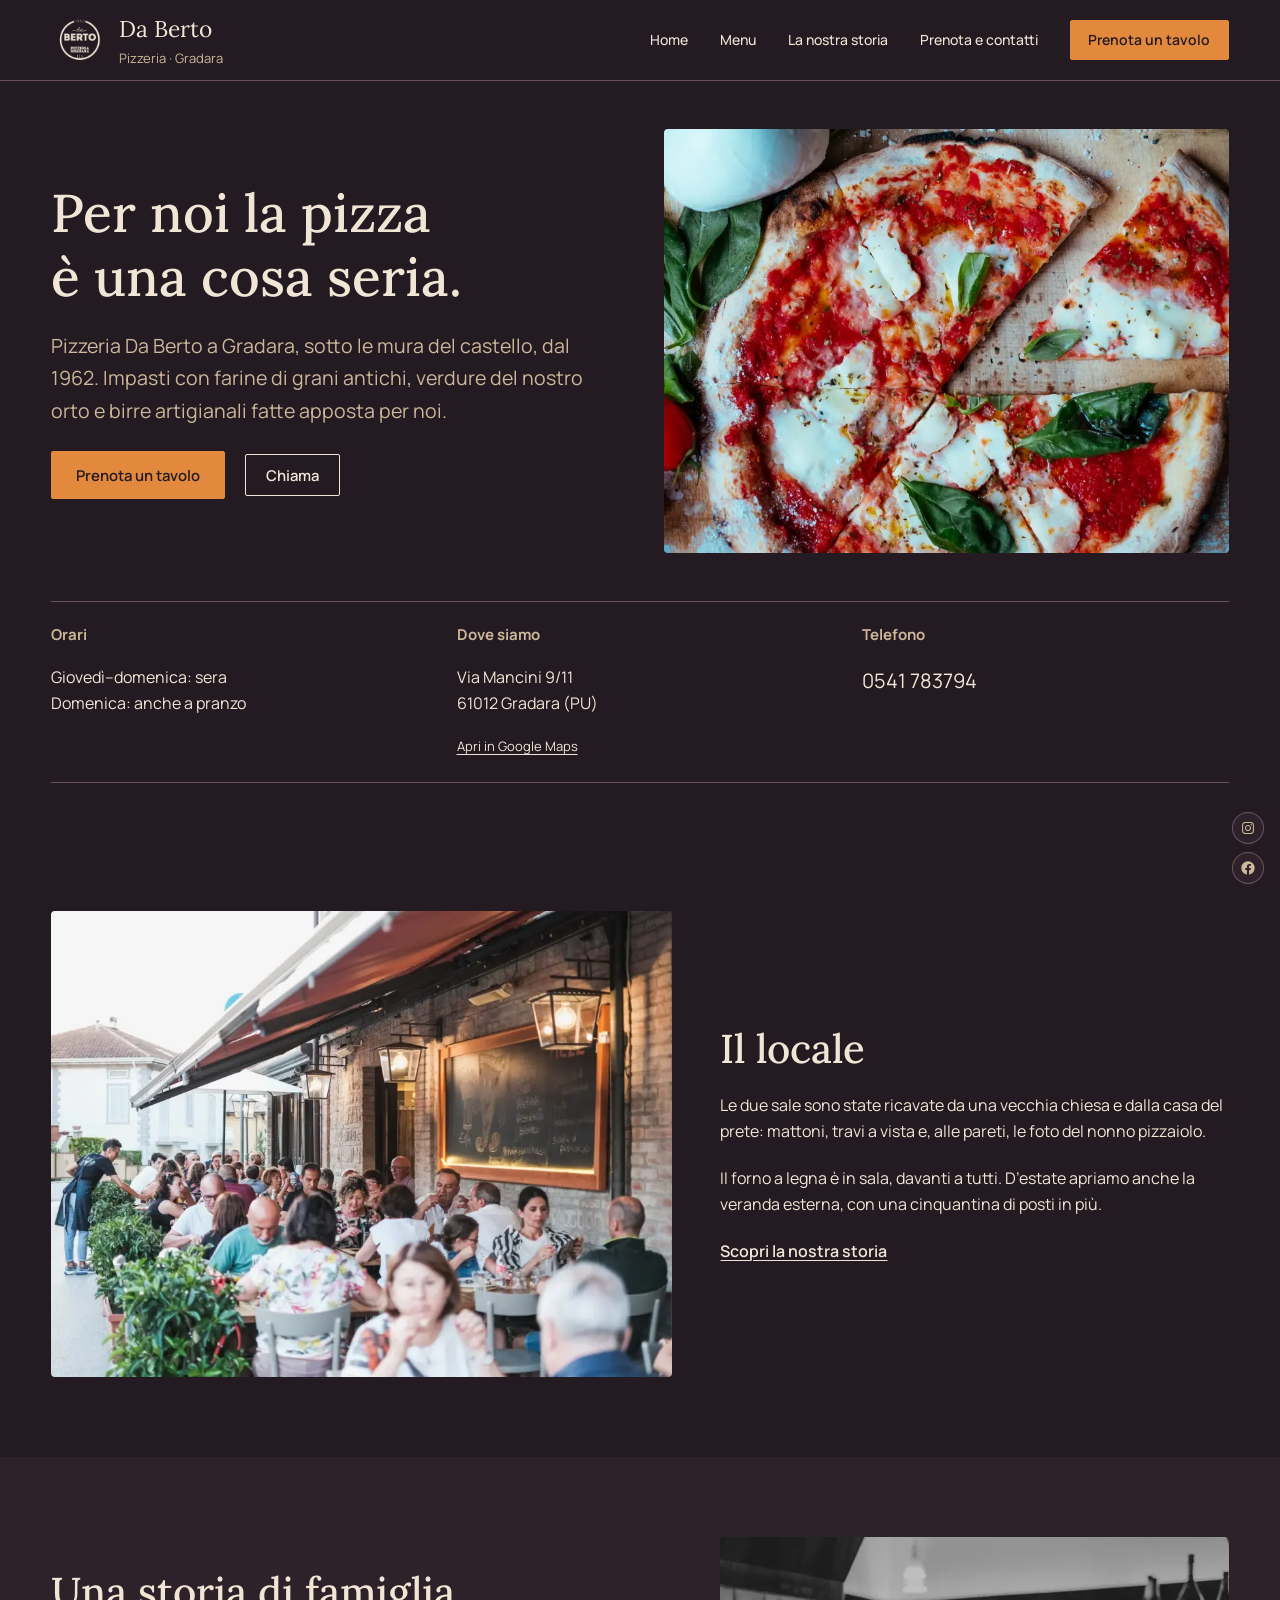
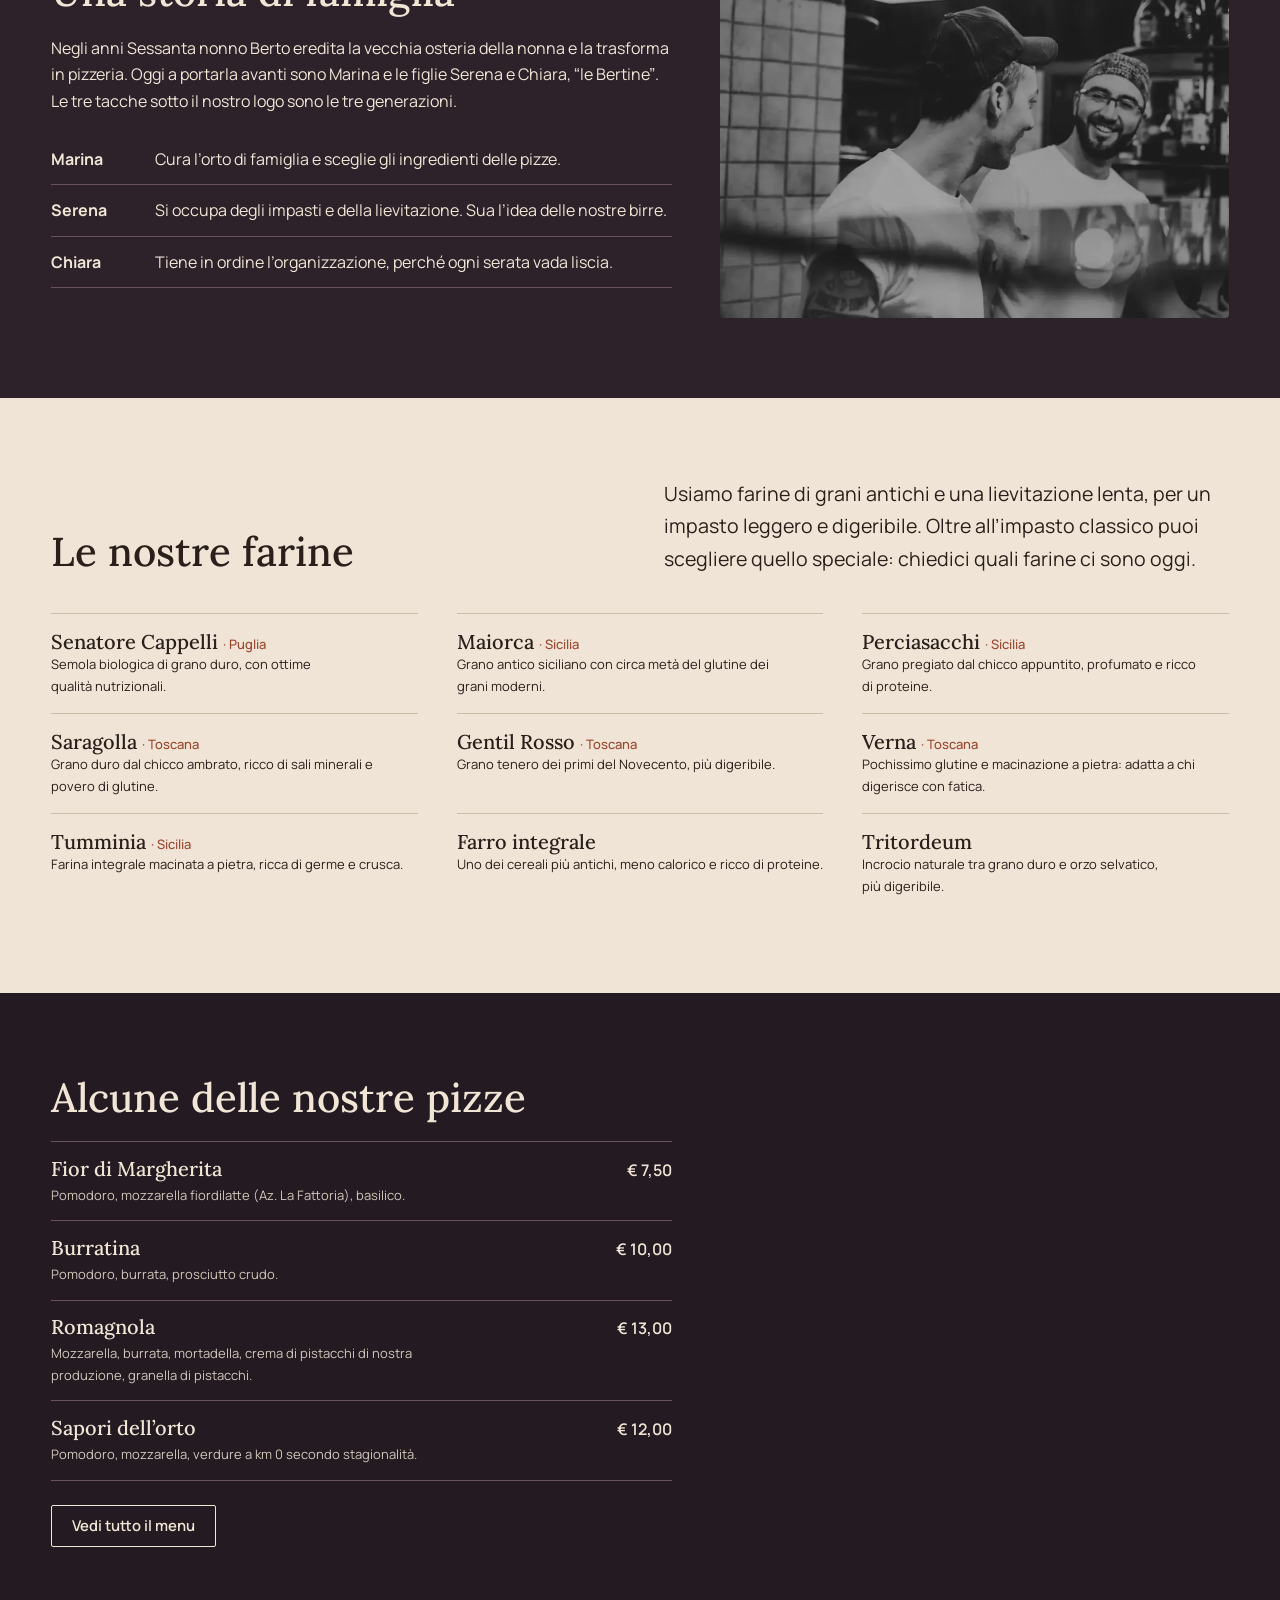
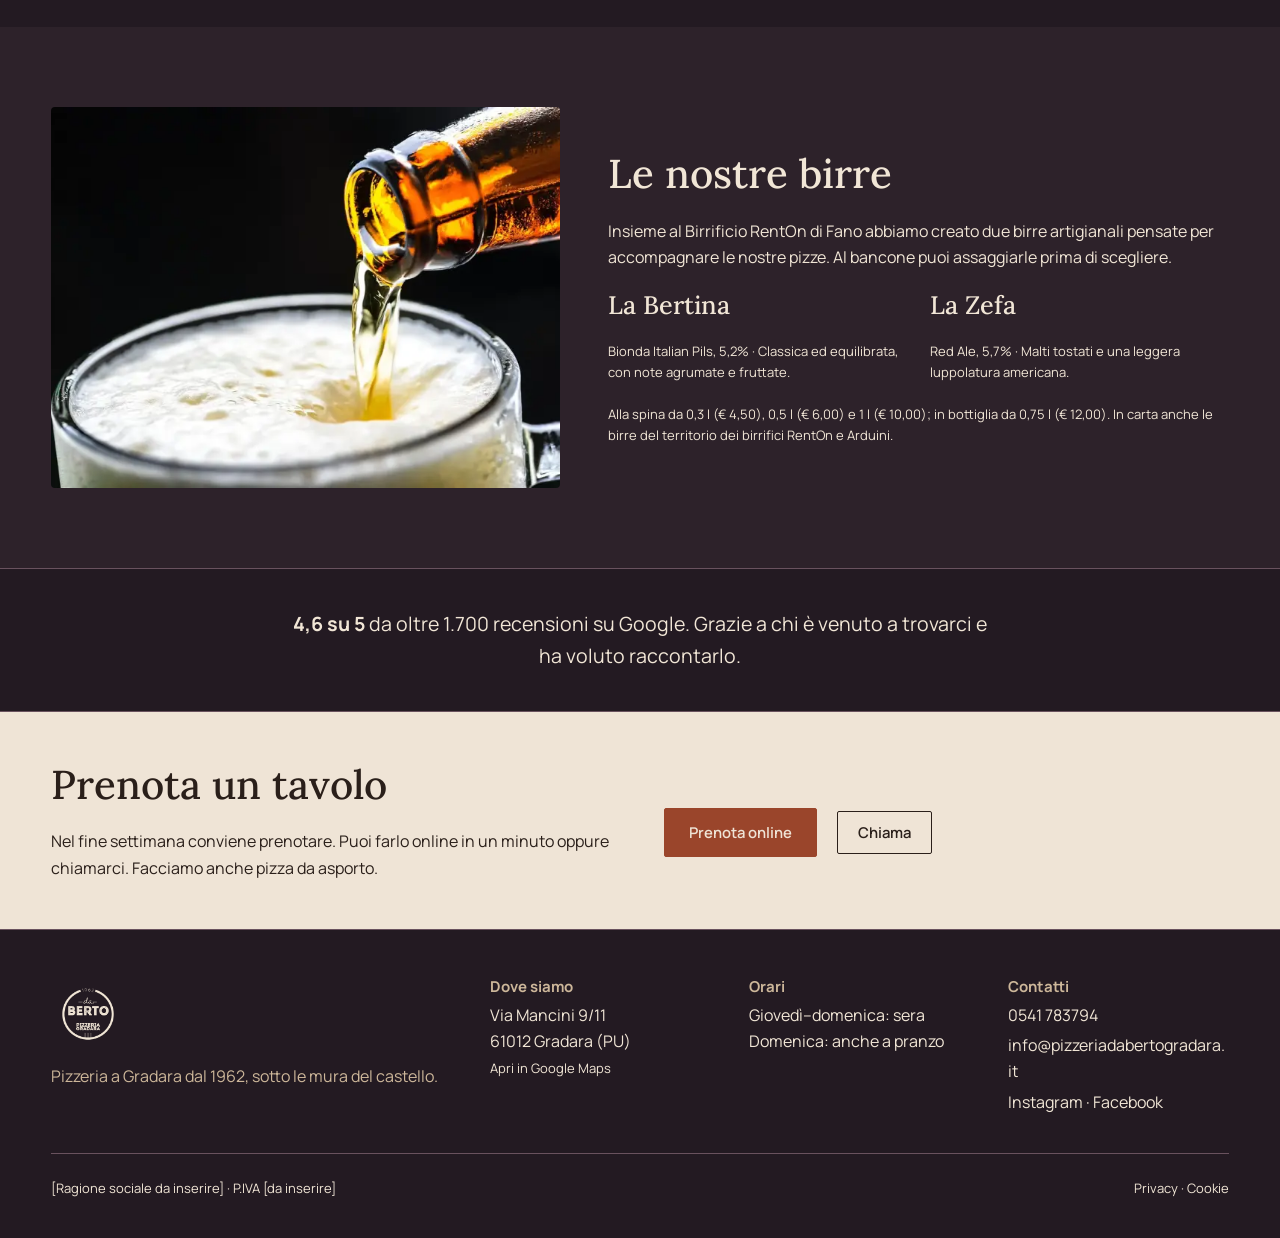
==== index.html @ 51354309 "Anteprima statica di Da Berto 2.0 (tema 1.1.0) Co-Authored-By: Claude Opus 5.5 <noreply@anthropic.co" ====
<!DOCTYPE html>
<html lang="it-IT">
<head>
<meta name="robots" content="noindex, nofollow">
	<meta charset="UTF-8" />
	<meta name="viewport" content="width=device-width, initial-scale=1" />
<link rel="preload" href="./wp-content/themes/daberto/assets/fonts/lora.woff2" as="font" type="font/woff2" crossorigin>
<title>Da Berto &#8211; Pizzeria a Gradara sotto le mura del castello, dal 1962</title>
<meta name="description" content="Pizzeria a Gradara dal 1962, sotto le mura del castello: impasti con grani antichi, forno a legna e birre artigianali fatte per noi. Prenota online.">
<meta property="og:type" content="website">
<meta property="og:locale" content="it_IT">
<meta property="og:site_name" content="Da Berto">
<meta property="og:title" content="Da Berto &#8211; Pizzeria a Gradara sotto le mura del castello, dal 1962">
<meta property="og:description" content="Pizzeria a Gradara dal 1962, sotto le mura del castello: impasti con grani antichi, forno a legna e birre artigianali fatte per noi. Prenota online.">
<meta property="og:url" content="./">
<meta property="og:image" content="./wp-content/uploads/2026/10/gradara-1024x603.webp">
<style id="wp-img-auto-sizes-contain-inline-css">
img:is([sizes=auto i],[sizes^="auto," i]){contain-intrinsic-size:3000px 1500px}
/*# sourceURL=wp-img-auto-sizes-contain-inline-css */
</style>
<style id="wp-block-site-logo-inline-css">
.wp-block-site-logo{box-sizing:border-box;line-height:0}.wp-block-site-logo a{display:inline-block;line-height:0}.wp-block-site-logo.is-default-size img{height:auto;width:120px}.wp-block-site-logo img{height:auto;max-width:100%}.wp-block-site-logo a,.wp-block-site-logo img{border-radius:inherit}.wp-block-site-logo.aligncenter{margin-left:auto;margin-right:auto;text-align:center}:root :where(.wp-block-site-logo.is-style-rounded){border-radius:9999px}
/*# sourceURL=./wp-includes/blocks/site-logo/style.min.css */
</style>
<style id="wp-block-site-title-inline-css">
.wp-block-site-title{box-sizing:border-box}.wp-block-site-title :where(a){color:inherit;font-family:inherit;font-size:inherit;font-style:inherit;font-weight:inherit;letter-spacing:inherit;line-height:inherit;text-decoration:inherit}
/*# sourceURL=./wp-includes/blocks/site-title/style.min.css */
</style>
<style id="wp-block-paragraph-inline-css">
.is-small-text{font-size:.875em}.is-regular-text{font-size:1em}.is-large-text{font-size:2.25em}.is-larger-text{font-size:3em}.has-drop-cap:not(:focus):first-letter{float:left;font-size:8.4em;font-style:normal;font-weight:100;line-height:.68;margin:.05em .1em 0 0;text-transform:uppercase}body.rtl .has-drop-cap:not(:focus):first-letter{float:none;margin-left:.1em}p.has-drop-cap.has-background{overflow:hidden}:root :where(p.has-background){padding:1.25em 2.375em}:where(p.has-text-color:not(.has-link-color)) a{color:inherit}p.has-text-align-left[style*="writing-mode:vertical-lr"],p.has-text-align-right[style*="writing-mode:vertical-rl"]{rotate:180deg}
/*# sourceURL=./wp-includes/blocks/paragraph/style.min.css */
</style>
<style id="wp-block-group-inline-css">
.wp-block-group{box-sizing:border-box}:where(.wp-block-group.wp-block-group-is-layout-constrained){position:relative}
/*# sourceURL=./wp-includes/blocks/group/style.min.css */
</style>
<style id="wp-block-navigation-link-inline-css">
.wp-block-navigation .wp-block-navigation-item__label{overflow-wrap:break-word}.wp-block-navigation .wp-block-navigation-item__description{display:none}.link-ui-tools{outline:1px solid #f0f0f0;padding:8px}.link-ui-block-inserter{padding-top:8px}.link-ui-block-inserter__back{margin-left:8px;text-transform:uppercase}
/*# sourceURL=./wp-includes/blocks/navigation-link/style.min.css */
</style>
<link rel='stylesheet' id='wp-block-navigation-css' href='./wp-includes/blocks/navigation/style.min.css?ver=7.1.3' media='all' />
<style id="wp-block-button-inline-css">
.wp-block-button__link{align-content:center;box-sizing:border-box;cursor:pointer;display:inline-block;height:100%;text-align:center;word-break:break-word}.wp-block-button__link.aligncenter{text-align:center}.wp-block-button__link.alignright{text-align:right}:where(.wp-block-button__link){border-radius:9999px;box-shadow:none;padding:calc(.667em + 2px) calc(1.333em + 2px);text-decoration:none}.wp-block-button[style*=text-decoration] .wp-block-button__link{text-decoration:inherit}.wp-block-buttons>.wp-block-button.has-custom-width{max-width:none}.wp-block-buttons>.wp-block-button.has-custom-width .wp-block-button__link{width:100%}.wp-block-buttons>.wp-block-button.has-custom-font-size .wp-block-button__link{font-size:inherit}.wp-block-buttons>.wp-block-button[class*=wp-block-button__width]{width:calc(var(--wp--block-button--width)*1% - var(--wp--style--block-gap, .5em)*(1 - var(--wp--block-button--width)/100))}.wp-block-buttons>.wp-block-button.wp-block-button__width-25{width:calc(25% - var(--wp--style--block-gap, .5em)*.75)}.wp-block-buttons>.wp-block-button.wp-block-button__width-50{width:calc(50% - var(--wp--style--block-gap, .5em)*.5)}.wp-block-buttons>.wp-block-button.wp-block-button__width-75{width:calc(75% - var(--wp--style--block-gap, .5em)*.25)}.wp-block-buttons>.wp-block-button.wp-block-button__width-100{flex-basis:100%;width:100%}.wp-block-buttons.is-vertical>.wp-block-button[class*=wp-block-button__width]{width:calc(var(--wp--block-button--width)*1%)}.wp-block-buttons.is-vertical>.wp-block-button.wp-block-button__width-25{width:25%}.wp-block-buttons.is-vertical>.wp-block-button.wp-block-button__width-50{width:50%}.wp-block-buttons.is-vertical>.wp-block-button.wp-block-button__width-75{width:75%}.wp-block-button.is-style-squared,.wp-block-button__link.wp-block-button.is-style-squared{border-radius:0}.wp-block-button.no-border-radius,.wp-block-button__link.no-border-radius{border-radius:0!important}:root :where(.wp-block-button .wp-block-button__link.is-style-outline),:root :where(.wp-block-button.is-style-outline>.wp-block-button__link){border:2px solid;padding:.667em 1.333em}:root :where(.wp-block-button .wp-block-button__link.is-style-outline:not(.has-text-color)),:root :where(.wp-block-button.is-style-outline>.wp-block-button__link:not(.has-text-color)){color:currentColor}:root :where(.wp-block-button .wp-block-button__link.is-style-outline:not(.has-background)),:root :where(.wp-block-button.is-style-outline>.wp-block-button__link:not(.has-background)){background-color:transparent;background-image:none}
/*# sourceURL=./wp-includes/blocks/button/style.min.css */
</style>
<style id="wp-block-buttons-inline-css">
.wp-block-buttons{box-sizing:border-box}.wp-block-buttons.is-vertical{flex-direction:column}.wp-block-buttons.is-vertical>.wp-block-button:last-child{margin-bottom:0}.wp-block-buttons>.wp-block-button{display:inline-block;margin:0}.wp-block-buttons.is-content-justification-left{justify-content:flex-start}.wp-block-buttons.is-content-justification-left.is-vertical{align-items:flex-start}.wp-block-buttons.is-content-justification-center{justify-content:center}.wp-block-buttons.is-content-justification-center.is-vertical{align-items:center}.wp-block-buttons.is-content-justification-right{justify-content:flex-end}.wp-block-buttons.is-content-justification-right.is-vertical{align-items:flex-end}.wp-block-buttons.is-content-justification-space-between{justify-content:space-between}.wp-block-buttons.aligncenter{text-align:center}.wp-block-buttons:not(.is-content-justification-space-between,.is-content-justification-right,.is-content-justification-left,.is-content-justification-center) .wp-block-button.aligncenter{margin-left:auto;margin-right:auto;width:100%}.wp-block-buttons[style*=text-decoration] .wp-block-button,.wp-block-buttons[style*=text-decoration] .wp-block-button__link{text-decoration:inherit}.wp-block-buttons.has-custom-font-size .wp-block-button__link{font-size:inherit}.wp-block-buttons .wp-block-button__link{width:100%}.wp-block-button.aligncenter{text-align:center}
/*# sourceURL=./wp-includes/blocks/buttons/style.min.css */
</style>
<style id="wp-block-heading-inline-css">
h1:where(.wp-block-heading).has-background,h2:where(.wp-block-heading).has-background,h3:where(.wp-block-heading).has-background,h4:where(.wp-block-heading).has-background,h5:where(.wp-block-heading).has-background,h6:where(.wp-block-heading).has-background{padding:1.25em 2.375em}h1.has-text-align-left[style*=writing-mode]:where([style*=vertical-lr]),h1.has-text-align-right[style*=writing-mode]:where([style*=vertical-rl]),h2.has-text-align-left[style*=writing-mode]:where([style*=vertical-lr]),h2.has-text-align-right[style*=writing-mode]:where([style*=vertical-rl]),h3.has-text-align-left[style*=writing-mode]:where([style*=vertical-lr]),h3.has-text-align-right[style*=writing-mode]:where([style*=vertical-rl]),h4.has-text-align-left[style*=writing-mode]:where([style*=vertical-lr]),h4.has-text-align-right[style*=writing-mode]:where([style*=vertical-rl]),h5.has-text-align-left[style*=writing-mode]:where([style*=vertical-lr]),h5.has-text-align-right[style*=writing-mode]:where([style*=vertical-rl]),h6.has-text-align-left[style*=writing-mode]:where([style*=vertical-lr]),h6.has-text-align-right[style*=writing-mode]:where([style*=vertical-rl]){rotate:180deg}
/*# sourceURL=./wp-includes/blocks/heading/style.min.css */
</style>
<style id="wp-block-image-inline-css">
.wp-block-image>a,.wp-block-image>figure>a{display:inline-block}.wp-block-image img{box-sizing:border-box;height:auto;max-width:100%;vertical-align:bottom}@media not (prefers-reduced-motion){.wp-block-image img.hide{visibility:hidden}.wp-block-image img.show{animation:show-content-image .4s}}.wp-block-image[style*=border-radius] img,.wp-block-image[style*=border-radius]>a{border-radius:inherit}.wp-block-image.has-custom-border img{box-sizing:border-box}.wp-block-image.aligncenter{text-align:center}.wp-block-image.alignfull>a,.wp-block-image.alignwide>a{width:100%}.wp-block-image.alignfull img,.wp-block-image.alignwide img{height:auto;width:100%}.wp-block-image .aligncenter,.wp-block-image .alignleft,.wp-block-image .alignright,.wp-block-image.aligncenter,.wp-block-image.alignleft,.wp-block-image.alignright{display:table}.wp-block-image .aligncenter>figcaption,.wp-block-image .alignleft>figcaption,.wp-block-image .alignright>figcaption,.wp-block-image.aligncenter>figcaption,.wp-block-image.alignleft>figcaption,.wp-block-image.alignright>figcaption{caption-side:bottom;display:table-caption}.wp-block-image .alignleft{float:left;margin:.5em 1em .5em 0}.wp-block-image .alignright{float:right;margin:.5em 0 .5em 1em}.wp-block-image .aligncenter{margin-left:auto;margin-right:auto}.wp-block-image :where(figcaption){margin-bottom:1em;margin-top:.5em}.wp-block-image.is-style-circle-mask img{border-radius:9999px}@supports ((-webkit-mask-image:none) or (mask-image:none)) or (-webkit-mask-image:none){.wp-block-image.is-style-circle-mask img{border-radius:0;-webkit-mask-image:url('data:image/svg+xml;utf8,<svg viewBox="0 0 100 100" xmlns="http://www.w3.org/2000/svg"><circle cx="50" cy="50" r="50"/></svg>');mask-image:url('data:image/svg+xml;utf8,<svg viewBox="0 0 100 100" xmlns="http://www.w3.org/2000/svg"><circle cx="50" cy="50" r="50"/></svg>');mask-mode:alpha;-webkit-mask-position:center;mask-position:center;-webkit-mask-repeat:no-repeat;mask-repeat:no-repeat;-webkit-mask-size:contain;mask-size:contain}}:root :where(.wp-block-image.is-style-rounded img,.wp-block-image .is-style-rounded img){border-radius:9999px}.wp-block-image figure{margin:0}.wp-lightbox-container{display:flex;flex-direction:column;position:relative}.wp-lightbox-container img{cursor:zoom-in}.wp-lightbox-container img:hover+button{opacity:1}.wp-lightbox-container button{align-items:center;backdrop-filter:blur(16px) saturate(180%);background-color:rgba(90,90,90,.25);border:none;border-radius:4px;cursor:zoom-in;display:flex;height:20px;justify-content:center;opacity:0;padding:0;position:absolute;right:16px;text-align:center;top:16px;width:20px;z-index:100}@media not (prefers-reduced-motion){.wp-lightbox-container button{transition:opacity .2s ease}}.wp-lightbox-container button:focus-visible{outline:3px auto rgba(90,90,90,.25);outline:3px auto -webkit-focus-ring-color;outline-offset:3px}.wp-lightbox-container button:hover{cursor:pointer;opacity:1}.wp-lightbox-container button:focus{opacity:1}.wp-lightbox-container button:focus,.wp-lightbox-container button:hover,.wp-lightbox-container button:not(:hover):not(:active):not(.has-background){background-color:rgba(90,90,90,.25);border:none}.wp-lightbox-overlay{box-sizing:border-box;cursor:zoom-out;height:100vh;left:0;overflow:hidden;position:fixed;top:0;visibility:hidden;width:100%;z-index:100000}.wp-lightbox-overlay .wp-lightbox-close-button{align-items:center;cursor:pointer;display:flex;font-family:inherit;gap:8px;justify-content:center;line-height:1;min-height:40px;min-width:40px;padding:0 4px;position:absolute;right:calc(env(safe-area-inset-right) + 16px);top:calc(env(safe-area-inset-top) + 16px);z-index:5000000}.wp-lightbox-overlay .wp-lightbox-close-button:focus,.wp-lightbox-overlay .wp-lightbox-close-button:hover,.wp-lightbox-overlay .wp-lightbox-close-button:not(:hover):not(:active):not(.has-background){background:none;border:none}.wp-lightbox-overlay .wp-lightbox-close-button:has(.wp-lightbox-close-text:not([hidden])) .wp-lightbox-close-icon svg{height:1em;width:1em}.wp-lightbox-overlay .wp-lightbox-close-icon svg{display:block}.wp-lightbox-overlay .wp-lightbox-navigation-button-next,.wp-lightbox-overlay .wp-lightbox-navigation-button-prev{align-items:center;bottom:16px;cursor:pointer;display:flex;font-family:inherit;gap:4px;justify-content:center;line-height:1;min-height:40px;min-width:40px;padding:0 8px;position:absolute;z-index:2000002}.wp-lightbox-overlay .wp-lightbox-navigation-button-next[hidden],.wp-lightbox-overlay .wp-lightbox-navigation-button-prev[hidden]{display:none}@media (min-width:960px){.wp-lightbox-overlay .wp-lightbox-navigation-button-next,.wp-lightbox-overlay .wp-lightbox-navigation-button-prev{bottom:50%;transform:translateY(-50%)}}.wp-lightbox-overlay .wp-lightbox-navigation-button-next:focus,.wp-lightbox-overlay .wp-lightbox-navigation-button-next:hover,.wp-lightbox-overlay .wp-lightbox-navigation-button-next:not(:hover):not(:active):not(.has-background),.wp-lightbox-overlay .wp-lightbox-navigation-button-prev:focus,.wp-lightbox-overlay .wp-lightbox-navigation-button-prev:hover,.wp-lightbox-overlay .wp-lightbox-navigation-button-prev:not(:hover):not(:active):not(.has-background){background:none;border:none;padding:0 8px}.wp-lightbox-overlay .wp-lightbox-navigation-button-next:has(.wp-lightbox-navigation-text:not([hidden])) .wp-lightbox-navigation-icon svg,.wp-lightbox-overlay .wp-lightbox-navigation-button-prev:has(.wp-lightbox-navigation-text:not([hidden])) .wp-lightbox-navigation-icon svg{display:block;height:1.5em;width:1.5em}.wp-lightbox-overlay .wp-lightbox-navigation-button-prev{left:calc(env(safe-area-inset-left) + 16px)}.wp-lightbox-overlay .wp-lightbox-navigation-button-next{right:calc(env(safe-area-inset-right) + 16px)}.wp-lightbox-overlay .wp-lightbox-navigation-icon svg{vertical-align:middle}.wp-lightbox-overlay .lightbox-image-container{height:var(--wp--lightbox-container-height);left:50%;overflow:hidden;position:absolute;top:50%;transform:translate(-50%,-50%);transform-origin:top left;width:var(--wp--lightbox-container-width);z-index:2000001}.wp-lightbox-overlay .wp-block-image{align-items:center;box-sizing:border-box;display:flex;height:100%;justify-content:center;margin:0;position:relative;transform-origin:0 0;width:100%;z-index:3000000}.wp-lightbox-overlay .wp-block-image img{height:var(--wp--lightbox-image-height);min-height:var(--wp--lightbox-image-height);min-width:var(--wp--lightbox-image-width);width:var(--wp--lightbox-image-width)}.wp-lightbox-overlay .wp-block-image figcaption{display:none}.wp-lightbox-overlay button{background:none;border:none}.wp-lightbox-overlay .scrim{background-color:#fff;height:100%;opacity:.9;position:absolute;width:100%;z-index:2000000}.wp-lightbox-overlay.active{visibility:visible}@media not (prefers-reduced-motion){.wp-lightbox-overlay.active{animation:turn-on-visibility .25s both}.wp-lightbox-overlay.active img{animation:turn-on-visibility .35s both}.wp-lightbox-overlay.show-closing-animation:not(.active){animation:turn-off-visibility .35s both}.wp-lightbox-overlay.show-closing-animation:not(.active) img{animation:turn-off-visibility .25s both}.wp-lightbox-overlay.zoom.active{animation:none;opacity:1;visibility:visible}.wp-lightbox-overlay.zoom.active .lightbox-image-container{animation:lightbox-zoom-in .4s}.wp-lightbox-overlay.zoom.active .lightbox-image-container img{animation:none}.wp-lightbox-overlay.zoom.active .scrim{animation:turn-on-visibility .4s forwards}.wp-lightbox-overlay.zoom.show-closing-animation:not(.active){animation:none}.wp-lightbox-overlay.zoom.show-closing-animation:not(.active) .lightbox-image-container{animation:lightbox-zoom-out .4s}.wp-lightbox-overlay.zoom.show-closing-animation:not(.active) .lightbox-image-container img{animation:none}.wp-lightbox-overlay.zoom.show-closing-animation:not(.active) .scrim{animation:turn-off-visibility .4s forwards}}@keyframes show-content-image{0%{visibility:hidden}99%{visibility:hidden}to{visibility:visible}}@keyframes turn-on-visibility{0%{opacity:0}to{opacity:1}}@keyframes turn-off-visibility{0%{opacity:1;visibility:visible}99%{opacity:0;visibility:visible}to{opacity:0;visibility:hidden}}@keyframes lightbox-zoom-in{0%{transform:translate(calc((-100vw + var(--wp--lightbox-scrollbar-width))/2 + var(--wp--lightbox-initial-left-position)),calc(-50vh + var(--wp--lightbox-initial-top-position))) scale(var(--wp--lightbox-scale))}to{transform:translate(-50%,-50%) scale(1)}}@keyframes lightbox-zoom-out{0%{transform:translate(-50%,-50%) scale(1);visibility:visible}99%{visibility:visible}to{transform:translate(calc((-100vw + var(--wp--lightbox-scrollbar-width))/2 + var(--wp--lightbox-initial-left-position)),calc(-50vh + var(--wp--lightbox-initial-top-position))) scale(var(--wp--lightbox-scale));visibility:hidden}}
/*# sourceURL=./wp-includes/blocks/image/style.min.css */
</style>
<style id="wp-block-columns-inline-css">
.wp-block-columns{box-sizing:border-box;display:flex;flex-wrap:wrap!important}@media (min-width:782px){.wp-block-columns{flex-wrap:nowrap!important}}.wp-block-columns{align-items:normal!important}.wp-block-columns.are-vertically-aligned-top{align-items:flex-start}.wp-block-columns.are-vertically-aligned-center{align-items:center}.wp-block-columns.are-vertically-aligned-bottom{align-items:flex-end}@media (max-width:781px){.wp-block-columns:not(.is-not-stacked-on-mobile)>.wp-block-column{flex-basis:100%!important}}@media (min-width:782px){.wp-block-columns:not(.is-not-stacked-on-mobile)>.wp-block-column{flex-basis:0;flex-grow:1}.wp-block-columns:not(.is-not-stacked-on-mobile)>.wp-block-column[style*=flex-basis]{flex-grow:0}}.wp-block-columns.is-not-stacked-on-mobile{flex-wrap:nowrap!important}.wp-block-columns.is-not-stacked-on-mobile>.wp-block-column{flex-basis:0;flex-grow:1}.wp-block-columns.is-not-stacked-on-mobile>.wp-block-column[style*=flex-basis]{flex-grow:0}:where(.wp-block-columns){margin-bottom:1.75em}:where(.wp-block-columns.has-background){padding:1.25em 2.375em}.wp-block-column{flex-grow:1;min-width:0;overflow-wrap:break-word;word-break:break-word}.wp-block-column.is-vertically-aligned-top{align-self:flex-start}.wp-block-column.is-vertically-aligned-center{align-self:center}.wp-block-column.is-vertically-aligned-bottom{align-self:flex-end}.wp-block-column.is-vertically-aligned-stretch{align-self:stretch}.wp-block-column.is-vertically-aligned-bottom,.wp-block-column.is-vertically-aligned-center,.wp-block-column.is-vertically-aligned-top{width:100%}
/*# sourceURL=./wp-includes/blocks/columns/style.min.css */
</style>
<style id="wp-block-post-content-inline-css">
.wp-block-post-content{display:flow-root}
/*# sourceURL=./wp-includes/blocks/post-content/style.min.css */
</style>
<style id="wp-block-social-links-inline-css">
.wp-block-social-links{background:none;box-sizing:border-box;margin-left:0;padding-left:0;padding-right:0;text-indent:0}.wp-block-social-links .wp-social-link a,.wp-block-social-links .wp-social-link a:hover{border-bottom:0;box-shadow:none;text-decoration:none}.wp-block-social-links .wp-social-link svg{height:1em;width:1em}.wp-block-social-links .wp-social-link span:not(.screen-reader-text){font-size:.65em;margin-left:.5em;margin-right:.5em}.wp-block-social-links.has-small-icon-size{font-size:16px}.wp-block-social-links,.wp-block-social-links.has-normal-icon-size{font-size:24px}.wp-block-social-links.has-large-icon-size{font-size:36px}.wp-block-social-links.has-huge-icon-size{font-size:48px}.wp-block-social-links.aligncenter{display:flex;justify-content:center}.wp-block-social-links.alignright{justify-content:flex-end}.wp-block-social-link{border-radius:9999px;display:block}@media not (prefers-reduced-motion){.wp-block-social-link{transition:transform .1s ease}}.wp-block-social-link{height:auto}.wp-block-social-link a{align-items:center;display:flex;line-height:0}.wp-block-social-link:hover{transform:scale(1.1)}.wp-block-social-links .wp-block-social-link.wp-social-link{display:inline-block;margin:0;padding:0}.wp-block-social-links .wp-block-social-link.wp-social-link .wp-block-social-link-anchor,.wp-block-social-links .wp-block-social-link.wp-social-link .wp-block-social-link-anchor svg,.wp-block-social-links .wp-block-social-link.wp-social-link .wp-block-social-link-anchor:active,.wp-block-social-links .wp-block-social-link.wp-social-link .wp-block-social-link-anchor:hover,.wp-block-social-links .wp-block-social-link.wp-social-link .wp-block-social-link-anchor:visited{fill:currentColor;color:currentColor}:where(.wp-block-social-links:not(.is-style-logos-only)) .wp-social-link{background-color:#f0f0f0;color:#444}:where(.wp-block-social-links:not(.is-style-logos-only)) .wp-social-link-amazon{background-color:#f90;color:#fff}:where(.wp-block-social-links:not(.is-style-logos-only)) .wp-social-link-bandcamp{background-color:#1ea0c3;color:#fff}:where(.wp-block-social-links:not(.is-style-logos-only)) .wp-social-link-behance{background-color:#0757fe;color:#fff}:where(.wp-block-social-links:not(.is-style-logos-only)) .wp-social-link-bluesky{background-color:#0a7aff;color:#fff}:where(.wp-block-social-links:not(.is-style-logos-only)) .wp-social-link-codepen{background-color:#1e1f26;color:#fff}:where(.wp-block-social-links:not(.is-style-logos-only)) .wp-social-link-deviantart{background-color:#02e49b;color:#fff}:where(.wp-block-social-links:not(.is-style-logos-only)) .wp-social-link-discord{background-color:#5865f2;color:#fff}:where(.wp-block-social-links:not(.is-style-logos-only)) .wp-social-link-dribbble{background-color:#e94c89;color:#fff}:where(.wp-block-social-links:not(.is-style-logos-only)) .wp-social-link-dropbox{background-color:#4280ff;color:#fff}:where(.wp-block-social-links:not(.is-style-logos-only)) .wp-social-link-etsy{background-color:#f45800;color:#fff}:where(.wp-block-social-links:not(.is-style-logos-only)) .wp-social-link-facebook{background-color:#0866ff;color:#fff}:where(.wp-block-social-links:not(.is-style-logos-only)) .wp-social-link-fivehundredpx{background-color:#000;color:#fff}:where(.wp-block-social-links:not(.is-style-logos-only)) .wp-social-link-flickr{background-color:#0461dd;color:#fff}:where(.wp-block-social-links:not(.is-style-logos-only)) .wp-social-link-foursquare{background-color:#e65678;color:#fff}:where(.wp-block-social-links:not(.is-style-logos-only)) .wp-social-link-github{background-color:#24292d;color:#fff}:where(.wp-block-social-links:not(.is-style-logos-only)) .wp-social-link-goodreads{background-color:#eceadd;color:#382110}:where(.wp-block-social-links:not(.is-style-logos-only)) .wp-social-link-google{background-color:#ea4434;color:#fff}:where(.wp-block-social-links:not(.is-style-logos-only)) .wp-social-link-gravatar{background-color:#1d4fc4;color:#fff}:where(.wp-block-social-links:not(.is-style-logos-only)) .wp-social-link-instagram{background-color:#f00075;color:#fff}:where(.wp-block-social-links:not(.is-style-logos-only)) .wp-social-link-lastfm{background-color:#e21b24;color:#fff}:where(.wp-block-social-links:not(.is-style-logos-only)) .wp-social-link-linkedin{background-color:#0d66c2;color:#fff}:where(.wp-block-social-links:not(.is-style-logos-only)) .wp-social-link-mastodon{background-color:#3288d4;color:#fff}:where(.wp-block-social-links:not(.is-style-logos-only)) .wp-social-link-medium{background-color:#000;color:#fff}:where(.wp-block-social-links:not(.is-style-logos-only)) .wp-social-link-meetup{background-color:#f6405f;color:#fff}:where(.wp-block-social-links:not(.is-style-logos-only)) .wp-social-link-patreon{background-color:#000;color:#fff}:where(.wp-block-social-links:not(.is-style-logos-only)) .wp-social-link-pinterest{background-color:#e60122;color:#fff}:where(.wp-block-social-links:not(.is-style-logos-only)) .wp-social-link-pocket{background-color:#ef4155;color:#fff}:where(.wp-block-social-links:not(.is-style-logos-only)) .wp-social-link-reddit{background-color:#ff4500;color:#fff}:where(.wp-block-social-links:not(.is-style-logos-only)) .wp-social-link-skype{background-color:#0478d7;color:#fff}:where(.wp-block-social-links:not(.is-style-logos-only)) .wp-social-link-snapchat{stroke:#000;background-color:#fefc00;color:#fff}:where(.wp-block-social-links:not(.is-style-logos-only)) .wp-social-link-soundcloud{background-color:#ff5600;color:#fff}:where(.wp-block-social-links:not(.is-style-logos-only)) .wp-social-link-spotify{background-color:#1bd760;color:#fff}:where(.wp-block-social-links:not(.is-style-logos-only)) .wp-social-link-telegram{background-color:#2aabee;color:#fff}:where(.wp-block-social-links:not(.is-style-logos-only)) .wp-social-link-threads{background-color:#000;color:#fff}:where(.wp-block-social-links:not(.is-style-logos-only)) .wp-social-link-tiktok{background-color:#000;color:#fff}:where(.wp-block-social-links:not(.is-style-logos-only)) .wp-social-link-tumblr{background-color:#011835;color:#fff}:where(.wp-block-social-links:not(.is-style-logos-only)) .wp-social-link-twitch{background-color:#6440a4;color:#fff}:where(.wp-block-social-links:not(.is-style-logos-only)) .wp-social-link-twitter{background-color:#1da1f2;color:#fff}:where(.wp-block-social-links:not(.is-style-logos-only)) .wp-social-link-vimeo{background-color:#1eb7ea;color:#fff}:where(.wp-block-social-links:not(.is-style-logos-only)) .wp-social-link-vk{background-color:#4680c2;color:#fff}:where(.wp-block-social-links:not(.is-style-logos-only)) .wp-social-link-wordpress{background-color:#3499cd;color:#fff}:where(.wp-block-social-links:not(.is-style-logos-only)) .wp-social-link-whatsapp{background-color:#25d366;color:#fff}:where(.wp-block-social-links:not(.is-style-logos-only)) .wp-social-link-x{background-color:#000;color:#fff}:where(.wp-block-social-links:not(.is-style-logos-only)) .wp-social-link-yelp{background-color:#d32422;color:#fff}:where(.wp-block-social-links:not(.is-style-logos-only)) .wp-social-link-youtube{background-color:red;color:#fff}:where(.wp-block-social-links.is-style-logos-only) .wp-social-link{background:none}:where(.wp-block-social-links.is-style-logos-only) .wp-social-link svg{height:1.25em;width:1.25em}:where(.wp-block-social-links.is-style-logos-only) .wp-social-link-amazon{color:#f90}:where(.wp-block-social-links.is-style-logos-only) .wp-social-link-bandcamp{color:#1ea0c3}:where(.wp-block-social-links.is-style-logos-only) .wp-social-link-behance{color:#0757fe}:where(.wp-block-social-links.is-style-logos-only) .wp-social-link-bluesky{color:#0a7aff}:where(.wp-block-social-links.is-style-logos-only) .wp-social-link-codepen{color:#1e1f26}:where(.wp-block-social-links.is-style-logos-only) .wp-social-link-deviantart{color:#02e49b}:where(.wp-block-social-links.is-style-logos-only) .wp-social-link-discord{color:#5865f2}:where(.wp-block-social-links.is-style-logos-only) .wp-social-link-dribbble{color:#e94c89}:where(.wp-block-social-links.is-style-logos-only) .wp-social-link-dropbox{color:#4280ff}:where(.wp-block-social-links.is-style-logos-only) .wp-social-link-etsy{color:#f45800}:where(.wp-block-social-links.is-style-logos-only) .wp-social-link-facebook{color:#0866ff}:where(.wp-block-social-links.is-style-logos-only) .wp-social-link-fivehundredpx{color:#000}:where(.wp-block-social-links.is-style-logos-only) .wp-social-link-flickr{color:#0461dd}:where(.wp-block-social-links.is-style-logos-only) .wp-social-link-foursquare{color:#e65678}:where(.wp-block-social-links.is-style-logos-only) .wp-social-link-github{color:#24292d}:where(.wp-block-social-links.is-style-logos-only) .wp-social-link-goodreads{color:#382110}:where(.wp-block-social-links.is-style-logos-only) .wp-social-link-google{color:#ea4434}:where(.wp-block-social-links.is-style-logos-only) .wp-social-link-gravatar{color:#1d4fc4}:where(.wp-block-social-links.is-style-logos-only) .wp-social-link-instagram{color:#f00075}:where(.wp-block-social-links.is-style-logos-only) .wp-social-link-lastfm{color:#e21b24}:where(.wp-block-social-links.is-style-logos-only) .wp-social-link-linkedin{color:#0d66c2}:where(.wp-block-social-links.is-style-logos-only) .wp-social-link-mastodon{color:#3288d4}:where(.wp-block-social-links.is-style-logos-only) .wp-social-link-medium{color:#000}:where(.wp-block-social-links.is-style-logos-only) .wp-social-link-meetup{color:#f6405f}:where(.wp-block-social-links.is-style-logos-only) .wp-social-link-patreon{color:#000}:where(.wp-block-social-links.is-style-logos-only) .wp-social-link-pinterest{color:#e60122}:where(.wp-block-social-links.is-style-logos-only) .wp-social-link-pocket{color:#ef4155}:where(.wp-block-social-links.is-style-logos-only) .wp-social-link-reddit{color:#ff4500}:where(.wp-block-social-links.is-style-logos-only) .wp-social-link-skype{color:#0478d7}:where(.wp-block-social-links.is-style-logos-only) .wp-social-link-snapchat{stroke:#000;color:#fff}:where(.wp-block-social-links.is-style-logos-only) .wp-social-link-soundcloud{color:#ff5600}:where(.wp-block-social-links.is-style-logos-only) .wp-social-link-spotify{color:#1bd760}:where(.wp-block-social-links.is-style-logos-only) .wp-social-link-telegram{color:#2aabee}:where(.wp-block-social-links.is-style-logos-only) .wp-social-link-threads{color:#000}:where(.wp-block-social-links.is-style-logos-only) .wp-social-link-tiktok{color:#000}:where(.wp-block-social-links.is-style-logos-only) .wp-social-link-tumblr{color:#011835}:where(.wp-block-social-links.is-style-logos-only) .wp-social-link-twitch{color:#6440a4}:where(.wp-block-social-links.is-style-logos-only) .wp-social-link-twitter{color:#1da1f2}:where(.wp-block-social-links.is-style-logos-only) .wp-social-link-vimeo{color:#1eb7ea}:where(.wp-block-social-links.is-style-logos-only) .wp-social-link-vk{color:#4680c2}:where(.wp-block-social-links.is-style-logos-only) .wp-social-link-whatsapp{color:#25d366}:where(.wp-block-social-links.is-style-logos-only) .wp-social-link-wordpress{color:#3499cd}:where(.wp-block-social-links.is-style-logos-only) .wp-social-link-x{color:#000}:where(.wp-block-social-links.is-style-logos-only) .wp-social-link-yelp{color:#d32422}:where(.wp-block-social-links.is-style-logos-only) .wp-social-link-youtube{color:red}.wp-block-social-links.is-style-pill-shape .wp-social-link{width:auto}:root :where(.wp-block-social-links .wp-social-link a){padding:.25em}:root :where(.wp-block-social-links.is-style-logos-only .wp-social-link a){padding:0}:root :where(.wp-block-social-links.is-style-pill-shape .wp-social-link a){padding-left:.6666666667em;padding-right:.6666666667em}.wp-block-social-links:not(.has-icon-color):not(.has-icon-background-color) .wp-social-link-snapchat .wp-block-social-link-label{color:#000}
/*# sourceURL=./wp-includes/blocks/social-links/style.min.css */
</style>
<style id="wp-block-library-inline-css">
:root{--wp-block-synced-color:#7a00df;--wp-block-synced-color--rgb:122,0,223;--wp-bound-block-color:var(--wp-block-synced-color);--wp-editor-canvas-background:#ddd;--wp-admin-theme-color:#007cba;--wp-admin-theme-color--rgb:0,124,186;--wp-admin-theme-color-darker-10:#006ba1;--wp-admin-theme-color-darker-10--rgb:0,107,160.5;--wp-admin-theme-color-darker-20:#005a87;--wp-admin-theme-color-darker-20--rgb:0,90,135;--wp-admin-border-width-focus:2px}@media (min-resolution:192dpi){:root{--wp-admin-border-width-focus:1.5px}}.wp-element-button{cursor:pointer}:root .has-very-light-gray-background-color{background-color:#eee}:root .has-very-dark-gray-background-color{background-color:#313131}:root .has-very-light-gray-color{color:#eee}:root .has-very-dark-gray-color{color:#313131}:root .has-vivid-green-cyan-to-vivid-cyan-blue-gradient-background{background:linear-gradient(135deg,#00d084,#0693e3)}:root .has-purple-crush-gradient-background{background:linear-gradient(135deg,#34e2e4,#4721fb 50%,#ab1dfe)}:root .has-hazy-dawn-gradient-background{background:linear-gradient(135deg,#faaca8,#dad0ec)}:root .has-subdued-olive-gradient-background{background:linear-gradient(135deg,#fafae1,#67a671)}:root .has-atomic-cream-gradient-background{background:linear-gradient(135deg,#fdd79a,#004a59)}:root .has-nightshade-gradient-background{background:linear-gradient(135deg,#330968,#31cdcf)}:root .has-midnight-gradient-background{background:linear-gradient(135deg,#020381,#2874fc)}:root{--wp--preset--font-size--normal:16px;--wp--preset--font-size--huge:42px}.has-regular-font-size{font-size:1em}.has-larger-font-size{font-size:2.625em}.has-normal-font-size{font-size:var(--wp--preset--font-size--normal)}.has-huge-font-size{font-size:var(--wp--preset--font-size--huge)}:root .has-text-align-center{text-align:center}:root .has-text-align-left{text-align:left}:root .has-text-align-right{text-align:right}.has-fit-text{white-space:nowrap!important}#end-resizable-editor-section{display:none}.aligncenter{clear:both}.items-justified-left{justify-content:flex-start}.items-justified-center{justify-content:center}.items-justified-right{justify-content:flex-end}.items-justified-space-between{justify-content:space-between}.screen-reader-text{word-wrap:normal!important;border:0;clip-path:inset(50%);height:1px;margin:-1px;overflow:hidden;padding:0;position:absolute;width:1px;word-break:normal!important}.screen-reader-text:focus{background-color:#ddd;clip-path:none;color:#444;display:block;font-size:1em;height:auto;left:5px;line-height:normal;padding:15px 23px 14px;text-decoration:none;top:5px;width:auto;z-index:100000}html :where(.has-border-color){border-style:solid}html :where([style^=border-color],[style*=";border-color"],[style*="; border-color"]){border-style:solid}html :where([style^=border-top-color],[style*=";border-top-color"],[style*="; border-top-color"]){border-top-style:solid}html :where([style^=border-right-color],[style*=";border-right-color"],[style*="; border-right-color"]){border-right-style:solid}html :where([style^=border-bottom-color],[style*=";border-bottom-color"],[style*="; border-bottom-color"]){border-bottom-style:solid}html :where([style^=border-left-color],[style*=";border-left-color"],[style*="; border-left-color"]){border-left-style:solid}html :where([style^=border-width],[style*=";border-width"],[style*="; border-width"]){border-style:solid}html :where([style^=border-top-width],[style*=";border-top-width"],[style*="; border-top-width"]){border-top-style:solid}html :where([style^=border-right-width],[style*=";border-right-width"],[style*="; border-right-width"]){border-right-style:solid}html :where([style^=border-bottom-width],[style*=";border-bottom-width"],[style*="; border-bottom-width"]){border-bottom-style:solid}html :where([style^=border-left-width],[style*=";border-left-width"],[style*="; border-left-width"]){border-left-style:solid}html :where(img[class*=wp-image-]){height:auto;max-width:100%}:where(figure){margin:0 0 1em}html :where(.is-position-sticky){--wp-admin--admin-bar--position-offset:var(--wp-admin--admin-bar--height,0px)}@media screen and (max-width:600px){html :where(.is-position-sticky){--wp-admin--admin-bar--position-offset:0px}}
/*# sourceURL=/wp-includes/css/dist/block-library/common.min.css */
</style>
<style id="global-styles-inline-css">
:root{--wp--preset--aspect-ratio--square: 1;--wp--preset--aspect-ratio--4-3: 4/3;--wp--preset--aspect-ratio--3-4: 3/4;--wp--preset--aspect-ratio--3-2: 3/2;--wp--preset--aspect-ratio--2-3: 2/3;--wp--preset--aspect-ratio--16-9: 16/9;--wp--preset--aspect-ratio--9-16: 9/16;--wp--preset--color--black: #000000;--wp--preset--color--cyan-bluish-gray: #abb8c3;--wp--preset--color--white: #ffffff;--wp--preset--color--pale-pink: #f78da7;--wp--preset--color--vivid-red: #cf2e2e;--wp--preset--color--luminous-vivid-orange: #ff6900;--wp--preset--color--luminous-vivid-amber: #fcb900;--wp--preset--color--light-green-cyan: #7bdcb5;--wp--preset--color--vivid-green-cyan: #00d084;--wp--preset--color--pale-cyan-blue: #8ed1fc;--wp--preset--color--vivid-cyan-blue: #0693e3;--wp--preset--color--vivid-purple: #9b51e0;--wp--preset--color--notte: #231A22;--wp--preset--color--notte-alta: #2D222A;--wp--preset--color--crema: #F1E6D6;--wp--preset--color--arenaria: #CDB79A;--wp--preset--color--brace: #E3893D;--wp--preset--color--sabbia: #EFE4D6;--wp--preset--color--sabbia-scura: #E6D8C6;--wp--preset--color--bruno: #2A1F1A;--wp--preset--color--mattone: #9A452B;--wp--preset--color--linea: #69525E;--wp--preset--gradient--vivid-cyan-blue-to-vivid-purple: linear-gradient(135deg,rgb(6,147,227) 0%,rgb(155,81,224) 100%);--wp--preset--gradient--light-green-cyan-to-vivid-green-cyan: linear-gradient(135deg,rgb(122,220,180) 0%,rgb(0,208,130) 100%);--wp--preset--gradient--luminous-vivid-amber-to-luminous-vivid-orange: linear-gradient(135deg,rgb(252,185,0) 0%,rgb(255,105,0) 100%);--wp--preset--gradient--luminous-vivid-orange-to-vivid-red: linear-gradient(135deg,rgb(255,105,0) 0%,rgb(207,46,46) 100%);--wp--preset--gradient--very-light-gray-to-cyan-bluish-gray: linear-gradient(135deg,rgb(238,238,238) 0%,rgb(169,184,195) 100%);--wp--preset--gradient--cool-to-warm-spectrum: linear-gradient(135deg,rgb(74,234,220) 0%,rgb(151,120,209) 20%,rgb(207,42,186) 40%,rgb(238,44,130) 60%,rgb(251,105,98) 80%,rgb(254,248,76) 100%);--wp--preset--gradient--blush-light-purple: linear-gradient(135deg,rgb(255,206,236) 0%,rgb(152,150,240) 100%);--wp--preset--gradient--blush-bordeaux: linear-gradient(135deg,rgb(254,205,165) 0%,rgb(254,45,45) 50%,rgb(107,0,62) 100%);--wp--preset--gradient--luminous-dusk: linear-gradient(135deg,rgb(255,203,112) 0%,rgb(199,81,192) 50%,rgb(65,88,208) 100%);--wp--preset--gradient--pale-ocean: linear-gradient(135deg,rgb(255,245,203) 0%,rgb(182,227,212) 50%,rgb(51,167,181) 100%);--wp--preset--gradient--electric-grass: linear-gradient(135deg,rgb(202,248,128) 0%,rgb(113,206,126) 100%);--wp--preset--gradient--midnight: linear-gradient(135deg,rgb(2,3,129) 0%,rgb(40,116,252) 100%);--wp--preset--font-size--small: 0.8125rem;--wp--preset--font-size--medium: 1rem;--wp--preset--font-size--large: clamp(1.0625rem, 1.063rem + ((1vw - 0.2rem) * 0.267), 1.25rem);--wp--preset--font-size--x-large: clamp(1.3125rem, 1.313rem + ((1vw - 0.2rem) * 0.446), 1.625rem);--wp--preset--font-size--xx-large: clamp(1.875rem, 1.875rem + ((1vw - 0.2rem) * 1.071), 2.625rem);--wp--preset--font-size--display: clamp(2.25rem, 2.25rem + ((1vw - 0.2rem) * 1.786), 3.5rem);--wp--preset--font-family--display: Lora, Georgia, "Times New Roman", serif;--wp--preset--font-family--body: Manrope, "Helvetica Neue", Arial, sans-serif;--wp--preset--spacing--20: 1rem;--wp--preset--spacing--30: 1.5rem;--wp--preset--spacing--40: clamp(1.75rem, 3vw, 2.5rem);--wp--preset--spacing--50: clamp(2rem, 4vw, 3rem);--wp--preset--spacing--60: clamp(3rem, 7vw, 5rem);--wp--preset--spacing--70: 3.38rem;--wp--preset--spacing--80: 5.06rem;--wp--preset--spacing--10: 0.5rem;--wp--preset--shadow--natural: 6px 6px 9px rgba(0, 0, 0, 0.2);--wp--preset--shadow--deep: 12px 12px 50px rgba(0, 0, 0, 0.4);--wp--preset--shadow--sharp: 6px 6px 0px rgba(0, 0, 0, 0.2);--wp--preset--shadow--outlined: 6px 6px 0px -3px rgb(255, 255, 255), 6px 6px rgb(0, 0, 0);--wp--preset--shadow--crisp: 6px 6px 0px rgb(0, 0, 0);--wp--custom--radius: 2px;--wp--custom--header-height: 80px;}.wp-block-button{--wp--preset--dimension--25: 25%;--wp--preset--dimension--50: 50%;--wp--preset--dimension--75: 75%;--wp--preset--dimension--100: 100%;}:root { --wp--style--global--content-size: 720px;--wp--style--global--wide-size: 1440px; }:where(body) { margin: 0; }.wp-site-blocks { padding-top: var(--wp--style--root--padding-top); padding-bottom: var(--wp--style--root--padding-bottom); }.has-global-padding { padding-right: var(--wp--style--root--padding-right); padding-left: var(--wp--style--root--padding-left); }.has-global-padding > .alignfull { margin-right: calc(var(--wp--style--root--padding-right) * -1); margin-left: calc(var(--wp--style--root--padding-left) * -1); }.has-global-padding :where(:not(.alignfull.is-layout-flow) > .has-global-padding:not(.wp-block-block, .alignfull)) { padding-right: 0; padding-left: 0; }.has-global-padding :where(:not(.alignfull.is-layout-flow) > .has-global-padding:not(.wp-block-block, .alignfull)) > .alignfull { margin-left: 0; margin-right: 0; }.wp-site-blocks > .alignleft { float: left; margin-right: 2em; }.wp-site-blocks > .alignright { float: right; margin-left: 2em; }.wp-site-blocks > .aligncenter { justify-content: center; margin-left: auto; margin-right: auto; }:where(.wp-site-blocks) > * { margin-block-start: 1.25rem; margin-block-end: 0; }:where(.wp-site-blocks) > :first-child { margin-block-start: 0; }:where(.wp-site-blocks) > :last-child { margin-block-end: 0; }:root { --wp--style--block-gap: 1.25rem; }:root :where(.is-layout-flow) > :first-child{margin-block-start: 0;}:root :where(.is-layout-flow) > :last-child{margin-block-end: 0;}:root :where(.is-layout-flow) > *{margin-block-start: 1.25rem;margin-block-end: 0;}:root :where(.is-layout-constrained) > :first-child{margin-block-start: 0;}:root :where(.is-layout-constrained) > :last-child{margin-block-end: 0;}:root :where(.is-layout-constrained) > *{margin-block-start: 1.25rem;margin-block-end: 0;}:root :where(.is-layout-flex){gap: 1.25rem;}:root :where(.is-layout-grid){gap: 1.25rem;}.is-layout-flow > .alignleft{float: left;margin-inline-start: 0;margin-inline-end: 2em;}.is-layout-flow > .alignright{float: right;margin-inline-start: 2em;margin-inline-end: 0;}.is-layout-flow > .aligncenter{margin-left: auto !important;margin-right: auto !important;}.is-layout-constrained > .alignleft{float: left;margin-inline-start: 0;margin-inline-end: 2em;}.is-layout-constrained > .alignright{float: right;margin-inline-start: 2em;margin-inline-end: 0;}.is-layout-constrained > .aligncenter{margin-left: auto !important;margin-right: auto !important;}.is-layout-constrained > :where(:not(.alignleft):not(.alignright):not(.alignfull)){max-width: var(--wp--style--global--content-size);margin-left: auto !important;margin-right: auto !important;}.is-layout-constrained > .alignwide{max-width: var(--wp--style--global--wide-size);}body .is-layout-flex{display: flex;}.is-layout-flex{flex-wrap: wrap;align-items: center;}.is-layout-flex > :is(*, div){margin: 0;}body .is-layout-grid{display: grid;}.is-layout-grid > :is(*, div){margin: 0;}body{background-color: var(--wp--preset--color--notte);color: var(--wp--preset--color--crema);font-family: var(--wp--preset--font-family--body);font-size: var(--wp--preset--font-size--medium);line-height: 1.65;--wp--style--root--padding-top: 0px;--wp--style--root--padding-right: clamp(1.25rem, 4vw, 3.5rem);--wp--style--root--padding-bottom: 0px;--wp--style--root--padding-left: clamp(1.25rem, 4vw, 3.5rem);}a:where(:not(.wp-element-button)){color: currentColor;text-decoration: underline;}:root :where(a:where(:not(.wp-element-button)):hover){text-decoration: underline;}h1, h2, h3, h4, h5, h6{font-family: var(--wp--preset--font-family--display);font-weight: 500;letter-spacing: 0;line-height: 1.2;}h1{font-size: var(--wp--preset--font-size--display);}h2{font-size: var(--wp--preset--font-size--xx-large);}h3{font-size: var(--wp--preset--font-size--x-large);}h4{font-size: var(--wp--preset--font-size--large);}:root :where(.wp-element-button, .wp-block-button__link){background-color: var(--wp--preset--color--brace);border-radius: var(--wp--custom--radius);border-color: var(--wp--preset--color--brace);border-width: 1px;border-style: solid;color: var(--wp--preset--color--notte);font-family: var(--wp--preset--font-family--body);font-size: clamp(0.875rem, 0.875rem + ((1vw - 0.2rem) * 0.09), 0.938rem);font-style: inherit;font-weight: 600;letter-spacing: inherit;line-height: 1.4;padding-top: 0.8rem;padding-right: 1.5rem;padding-bottom: 0.8rem;padding-left: 1.5rem;text-decoration: none;text-transform: inherit;}:root :where(.wp-element-button:hover, .wp-block-button__link:hover){background-color: var(--wp--preset--color--crema);border-color: var(--wp--preset--color--crema);color: var(--wp--preset--color--notte);}:root :where(.wp-element-button:focus, .wp-block-button__link:focus){outline-color: var(--wp--preset--color--crema);outline-offset: 4px;outline-style: solid;outline-width: 3px;}:root :where(.wp-element-caption, .wp-block-audio figcaption, .wp-block-embed figcaption, .wp-block-gallery figcaption, .wp-block-image figcaption, .wp-block-table figcaption, .wp-block-video figcaption){color: var(--wp--preset--color--arenaria);font-size: var(--wp--preset--font-size--small);}.has-black-color{color: var(--wp--preset--color--black) !important;}.has-cyan-bluish-gray-color{color: var(--wp--preset--color--cyan-bluish-gray) !important;}.has-white-color{color: var(--wp--preset--color--white) !important;}.has-pale-pink-color{color: var(--wp--preset--color--pale-pink) !important;}.has-vivid-red-color{color: var(--wp--preset--color--vivid-red) !important;}.has-luminous-vivid-orange-color{color: var(--wp--preset--color--luminous-vivid-orange) !important;}.has-luminous-vivid-amber-color{color: var(--wp--preset--color--luminous-vivid-amber) !important;}.has-light-green-cyan-color{color: var(--wp--preset--color--light-green-cyan) !important;}.has-vivid-green-cyan-color{color: var(--wp--preset--color--vivid-green-cyan) !important;}.has-pale-cyan-blue-color{color: var(--wp--preset--color--pale-cyan-blue) !important;}.has-vivid-cyan-blue-color{color: var(--wp--preset--color--vivid-cyan-blue) !important;}.has-vivid-purple-color{color: var(--wp--preset--color--vivid-purple) !important;}.has-notte-color{color: var(--wp--preset--color--notte) !important;}.has-notte-alta-color{color: var(--wp--preset--color--notte-alta) !important;}.has-crema-color{color: var(--wp--preset--color--crema) !important;}.has-arenaria-color{color: var(--wp--preset--color--arenaria) !important;}.has-brace-color{color: var(--wp--preset--color--brace) !important;}.has-sabbia-color{color: var(--wp--preset--color--sabbia) !important;}.has-sabbia-scura-color{color: var(--wp--preset--color--sabbia-scura) !important;}.has-bruno-color{color: var(--wp--preset--color--bruno) !important;}.has-mattone-color{color: var(--wp--preset--color--mattone) !important;}.has-linea-color{color: var(--wp--preset--color--linea) !important;}.has-black-background-color{background-color: var(--wp--preset--color--black) !important;}.has-cyan-bluish-gray-background-color{background-color: var(--wp--preset--color--cyan-bluish-gray) !important;}.has-white-background-color{background-color: var(--wp--preset--color--white) !important;}.has-pale-pink-background-color{background-color: var(--wp--preset--color--pale-pink) !important;}.has-vivid-red-background-color{background-color: var(--wp--preset--color--vivid-red) !important;}.has-luminous-vivid-orange-background-color{background-color: var(--wp--preset--color--luminous-vivid-orange) !important;}.has-luminous-vivid-amber-background-color{background-color: var(--wp--preset--color--luminous-vivid-amber) !important;}.has-light-green-cyan-background-color{background-color: var(--wp--preset--color--light-green-cyan) !important;}.has-vivid-green-cyan-background-color{background-color: var(--wp--preset--color--vivid-green-cyan) !important;}.has-pale-cyan-blue-background-color{background-color: var(--wp--preset--color--pale-cyan-blue) !important;}.has-vivid-cyan-blue-background-color{background-color: var(--wp--preset--color--vivid-cyan-blue) !important;}.has-vivid-purple-background-color{background-color: var(--wp--preset--color--vivid-purple) !important;}.has-notte-background-color{background-color: var(--wp--preset--color--notte) !important;}.has-notte-alta-background-color{background-color: var(--wp--preset--color--notte-alta) !important;}.has-crema-background-color{background-color: var(--wp--preset--color--crema) !important;}.has-arenaria-background-color{background-color: var(--wp--preset--color--arenaria) !important;}.has-brace-background-color{background-color: var(--wp--preset--color--brace) !important;}.has-sabbia-background-color{background-color: var(--wp--preset--color--sabbia) !important;}.has-sabbia-scura-background-color{background-color: var(--wp--preset--color--sabbia-scura) !important;}.has-bruno-background-color{background-color: var(--wp--preset--color--bruno) !important;}.has-mattone-background-color{background-color: var(--wp--preset--color--mattone) !important;}.has-linea-background-color{background-color: var(--wp--preset--color--linea) !important;}.has-black-border-color{border-color: var(--wp--preset--color--black) !important;}.has-cyan-bluish-gray-border-color{border-color: var(--wp--preset--color--cyan-bluish-gray) !important;}.has-white-border-color{border-color: var(--wp--preset--color--white) !important;}.has-pale-pink-border-color{border-color: var(--wp--preset--color--pale-pink) !important;}.has-vivid-red-border-color{border-color: var(--wp--preset--color--vivid-red) !important;}.has-luminous-vivid-orange-border-color{border-color: var(--wp--preset--color--luminous-vivid-orange) !important;}.has-luminous-vivid-amber-border-color{border-color: var(--wp--preset--color--luminous-vivid-amber) !important;}.has-light-green-cyan-border-color{border-color: var(--wp--preset--color--light-green-cyan) !important;}.has-vivid-green-cyan-border-color{border-color: var(--wp--preset--color--vivid-green-cyan) !important;}.has-pale-cyan-blue-border-color{border-color: var(--wp--preset--color--pale-cyan-blue) !important;}.has-vivid-cyan-blue-border-color{border-color: var(--wp--preset--color--vivid-cyan-blue) !important;}.has-vivid-purple-border-color{border-color: var(--wp--preset--color--vivid-purple) !important;}.has-notte-border-color{border-color: var(--wp--preset--color--notte) !important;}.has-notte-alta-border-color{border-color: var(--wp--preset--color--notte-alta) !important;}.has-crema-border-color{border-color: var(--wp--preset--color--crema) !important;}.has-arenaria-border-color{border-color: var(--wp--preset--color--arenaria) !important;}.has-brace-border-color{border-color: var(--wp--preset--color--brace) !important;}.has-sabbia-border-color{border-color: var(--wp--preset--color--sabbia) !important;}.has-sabbia-scura-border-color{border-color: var(--wp--preset--color--sabbia-scura) !important;}.has-bruno-border-color{border-color: var(--wp--preset--color--bruno) !important;}.has-mattone-border-color{border-color: var(--wp--preset--color--mattone) !important;}.has-linea-border-color{border-color: var(--wp--preset--color--linea) !important;}.has-vivid-cyan-blue-to-vivid-purple-gradient-background{background: var(--wp--preset--gradient--vivid-cyan-blue-to-vivid-purple) !important;}.has-light-green-cyan-to-vivid-green-cyan-gradient-background{background: var(--wp--preset--gradient--light-green-cyan-to-vivid-green-cyan) !important;}.has-luminous-vivid-amber-to-luminous-vivid-orange-gradient-background{background: var(--wp--preset--gradient--luminous-vivid-amber-to-luminous-vivid-orange) !important;}.has-luminous-vivid-orange-to-vivid-red-gradient-background{background: var(--wp--preset--gradient--luminous-vivid-orange-to-vivid-red) !important;}.has-very-light-gray-to-cyan-bluish-gray-gradient-background{background: var(--wp--preset--gradient--very-light-gray-to-cyan-bluish-gray) !important;}.has-cool-to-warm-spectrum-gradient-background{background: var(--wp--preset--gradient--cool-to-warm-spectrum) !important;}.has-blush-light-purple-gradient-background{background: var(--wp--preset--gradient--blush-light-purple) !important;}.has-blush-bordeaux-gradient-background{background: var(--wp--preset--gradient--blush-bordeaux) !important;}.has-luminous-dusk-gradient-background{background: var(--wp--preset--gradient--luminous-dusk) !important;}.has-pale-ocean-gradient-background{background: var(--wp--preset--gradient--pale-ocean) !important;}.has-electric-grass-gradient-background{background: var(--wp--preset--gradient--electric-grass) !important;}.has-midnight-gradient-background{background: var(--wp--preset--gradient--midnight) !important;}.has-small-font-size{font-size: var(--wp--preset--font-size--small) !important;}.has-medium-font-size{font-size: var(--wp--preset--font-size--medium) !important;}.has-large-font-size{font-size: var(--wp--preset--font-size--large) !important;}.has-x-large-font-size{font-size: var(--wp--preset--font-size--x-large) !important;}.has-xx-large-font-size{font-size: var(--wp--preset--font-size--xx-large) !important;}.has-display-font-size{font-size: var(--wp--preset--font-size--display) !important;}.has-display-font-family{font-family: var(--wp--preset--font-family--display) !important;}.has-body-font-family{font-family: var(--wp--preset--font-family--body) !important;}
:root :where(.wp-block-navigation){font-size: 0.875rem;font-weight: 500;}
:root :where(.wp-block-site-title){font-family: var(--wp--preset--font-family--display);font-size: clamp(0.984rem, 0.984rem + ((1vw - 0.2rem) * 0.737), 1.5rem);font-weight: 400;}
:root :where(.wp-block-site-title a:where(:not(.wp-element-button))){text-decoration: none;}
/*# sourceURL=global-styles-inline-css */
</style>
<style id="block-style-variation-styles-inline-css">
:root :where(.wp-block-button.is-style-outline--2 .wp-block-button__link){background: transparent none;background-color: transparent;border-color: currentColor;border-width: 1px;border-style: solid;color: currentColor;padding-top: 0.667em;padding-right: 1.33em;padding-bottom: 0.667em;padding-left: 1.33em;}
:root :where(.wp-block-group.is-style-sezione-notte-alta--3){background-color: var(--wp--preset--color--notte-alta);color: var(--wp--preset--color--crema);}
:root :where(.is-style-sezione-chiara--4 a:where(:not(.wp-element-button))){color: var(--wp--preset--color--bruno);}:root :where(.is-style-sezione-chiara--4 h1, .is-style-sezione-chiara--4 h2, .is-style-sezione-chiara--4 h3, .is-style-sezione-chiara--4 h4, .is-style-sezione-chiara--4 h5, .is-style-sezione-chiara--4 h6){color: var(--wp--preset--color--bruno);}:root :where(.is-style-sezione-chiara--4 .wp-element-button, .is-style-sezione-chiara--4 .wp-block-button__link){background-color: var(--wp--preset--color--mattone);border-color: var(--wp--preset--color--mattone);color: var(--wp--preset--color--sabbia);}:root :where(.is-style-sezione-chiara--4 .wp-element-button:hover, .is-style-sezione-chiara--4 .wp-block-button__link:hover){background-color: var(--wp--preset--color--bruno);border-color: var(--wp--preset--color--bruno);color: var(--wp--preset--color--sabbia);}:root :where(.is-style-sezione-chiara--4 .wp-element-button:focus, .is-style-sezione-chiara--4 .wp-block-button__link:focus){outline-color: var(--wp--preset--color--bruno);outline-offset: 4px;outline-style: solid;outline-width: 3px;}:root :where(.is-style-sezione-chiara--4 .wp-element-caption, .is-style-sezione-chiara--4 .wp-block-audio figcaption, .is-style-sezione-chiara--4 .wp-block-embed figcaption, .is-style-sezione-chiara--4 .wp-block-gallery figcaption, .is-style-sezione-chiara--4 .wp-block-image figcaption, .is-style-sezione-chiara--4 .wp-block-table figcaption, .is-style-sezione-chiara--4 .wp-block-video figcaption){color: var(--wp--preset--color--bruno);}:root :where(.is-style-sezione-chiara--4 .wp-block-separator){color: #B9A58E;}:root :where(.wp-block-group.is-style-sezione-chiara--4){background-color: var(--wp--preset--color--sabbia);color: var(--wp--preset--color--bruno);}
:root :where(.wp-block-button.is-style-outline--5 .wp-block-button__link){background: transparent none;background-color: transparent;border-color: currentColor;border-width: 1px;border-style: solid;color: currentColor;padding-top: 0.667em;padding-right: 1.33em;padding-bottom: 0.667em;padding-left: 1.33em;}
:root :where(.wp-block-group.is-style-sezione-notte-alta--6){background-color: var(--wp--preset--color--notte-alta);color: var(--wp--preset--color--crema);}
:root :where(.is-style-sezione-chiara--7 a:where(:not(.wp-element-button))){color: var(--wp--preset--color--bruno);}:root :where(.is-style-sezione-chiara--7 h1, .is-style-sezione-chiara--7 h2, .is-style-sezione-chiara--7 h3, .is-style-sezione-chiara--7 h4, .is-style-sezione-chiara--7 h5, .is-style-sezione-chiara--7 h6){color: var(--wp--preset--color--bruno);}:root :where(.is-style-sezione-chiara--7 .wp-element-button, .is-style-sezione-chiara--7 .wp-block-button__link){background-color: var(--wp--preset--color--mattone);border-color: var(--wp--preset--color--mattone);color: var(--wp--preset--color--sabbia);}:root :where(.is-style-sezione-chiara--7 .wp-element-button:hover, .is-style-sezione-chiara--7 .wp-block-button__link:hover){background-color: var(--wp--preset--color--bruno);border-color: var(--wp--preset--color--bruno);color: var(--wp--preset--color--sabbia);}:root :where(.is-style-sezione-chiara--7 .wp-element-button:focus, .is-style-sezione-chiara--7 .wp-block-button__link:focus){outline-color: var(--wp--preset--color--bruno);outline-offset: 4px;outline-style: solid;outline-width: 3px;}:root :where(.is-style-sezione-chiara--7 .wp-element-caption, .is-style-sezione-chiara--7 .wp-block-audio figcaption, .is-style-sezione-chiara--7 .wp-block-embed figcaption, .is-style-sezione-chiara--7 .wp-block-gallery figcaption, .is-style-sezione-chiara--7 .wp-block-image figcaption, .is-style-sezione-chiara--7 .wp-block-table figcaption, .is-style-sezione-chiara--7 .wp-block-video figcaption){color: var(--wp--preset--color--bruno);}:root :where(.is-style-sezione-chiara--7 .wp-block-separator){color: #B9A58E;}:root :where(.wp-block-group.is-style-sezione-chiara--7){background-color: var(--wp--preset--color--sabbia);color: var(--wp--preset--color--bruno);}
:root :where(.wp-block-button.is-style-outline--8 .wp-block-button__link){background: transparent none;background-color: transparent;border-color: currentColor;border-width: 1px;border-style: solid;color: currentColor;padding-top: 0.667em;padding-right: 1.33em;padding-bottom: 0.667em;padding-left: 1.33em;}
:root :where(.wp-block-button.is-style-outline--9 .wp-block-button__link){background: transparent none;background-color: transparent;border-color: currentColor;border-width: 1px;border-style: solid;color: currentColor;padding-top: 0.667em;padding-right: 1.33em;padding-bottom: 0.667em;padding-left: 1.33em;}
/*# sourceURL=block-style-variation-styles-inline-css */
</style>
<style id="core-block-supports-inline-css">
.wp-container-core-group-is-layout-b524284a{gap:0;flex-direction:column;align-items:flex-start;}.wp-container-core-group-is-layout-d16f5895{flex-wrap:nowrap;gap:0.75rem;}.wp-container-core-navigation-is-layout-996e1d31{gap:2rem;justify-content:flex-end;}.wp-container-core-group-is-layout-3cb09858{flex-wrap:nowrap;gap:2rem;}.wp-container-core-group-is-layout-2f20ec05{flex-wrap:nowrap;justify-content:space-between;}.wp-container-core-columns-is-layout-ed5c8c33{flex-wrap:nowrap;gap:var(--wp--preset--spacing--40) var(--wp--preset--spacing--50);}.wp-container-core-columns-is-layout-ecbbdcf5{flex-wrap:nowrap;gap:var(--wp--preset--spacing--40) var(--wp--preset--spacing--40);}.wp-container-core-group-is-layout-2c028ac3{flex-wrap:nowrap;align-items:flex-start;}.wp-container-core-group-is-layout-33f5920b > *{margin-block-start:0;margin-block-end:0;}.wp-container-core-group-is-layout-33f5920b > * + *{margin-block-start:0;margin-block-end:0;}.wp-container-core-group-is-layout-3f08f0cf > *{margin-block-start:0;margin-block-end:0;}.wp-container-core-group-is-layout-3f08f0cf > * + *{margin-block-start:0.35rem;margin-block-end:0;}.wp-container-core-group-is-layout-dabd6cf7{gap:0.25rem;flex-direction:column;align-items:flex-start;}.wp-container-core-group-is-layout-cf46ba2d{flex-wrap:nowrap;justify-content:space-between;align-items:flex-start;}.wp-container-core-columns-is-layout-80d2b72e{flex-wrap:nowrap;gap:var(--wp--preset--spacing--40) var(--wp--preset--spacing--30);}.wp-container-core-columns-is-layout-c1094058{flex-wrap:nowrap;gap:1.25rem var(--wp--preset--spacing--40);}.wp-container-core-group-is-layout-6d01bcdb{justify-content:space-between;}.wp-container-core-buttons-is-layout-89c98654{flex-wrap:nowrap;}
/*# sourceURL=core-block-supports-inline-css */
</style>
<style id="wp-block-template-skip-link-inline-css">
/*! This file is auto-generated */
.skip-link.screen-reader-text{border:0;clip-path:inset(50%);height:1px;margin:-1px;overflow:hidden;padding:0;position:absolute!important;width:1px;word-wrap:normal!important;word-break:normal!important}.skip-link.screen-reader-text:focus{background-color:#eee;clip-path:none;color:#444;display:block;font-size:1em;height:auto;left:5px;line-height:normal;padding:15px 23px 14px;text-decoration:none;top:5px;width:auto;z-index:100000}
/*# sourceURL=/wp-includes/css/wp-block-template-skip-link.min.css */
</style>
<link rel='stylesheet' id='daberto-css' href='./wp-content/themes/daberto/assets/css/theme.css?ver=1792140956' media='all' />
<script type="application/ld+json">{"@context":"https://schema.org","@type":"Restaurant","name":"Da Berto","description":"Pizzeria a Gradara sotto le mura del castello, dal 1962","url":"./","telephone":"+390541783794","servesCuisine":["Pizza","Italiana"],"priceRange":"€€","acceptsReservations":"https://mytablebooking.lasersoft.it/berto/booking-engine/event/109","address":{"@type":"PostalAddress","streetAddress":"Via Mancini 9/11","addressLocality":"Gradara","postalCode":"61012","addressRegion":"PU","addressCountry":"IT"},"sameAs":["https://www.instagram.com/pizzeriadaberto/","https://www.facebook.com/pizzeriadaberto/"],"logo":"./wp-content/uploads/2026/10/logo-da-berto-1.png","hasMenu":"./wp-content/uploads/2026/10/menu-pizzeria-da-berto.pdf"}</script>
<script id="wp-importmap" type="importmap">
{"imports":{"@wordpress/interactivity":"./wp-includes/js/dist/script-modules/interactivity/index.min.js?ver=efaa5193bbad9c60ffd1"}}
</script>
<link rel="modulepreload" href="./wp-includes/js/dist/script-modules/interactivity/index.min.js?ver=efaa5193bbad9c60ffd1" id="@wordpress/interactivity-js-modulepreload" fetchpriority="low">
<style class="wp-fonts-local">
@font-face{font-family:Lora;font-style:normal;font-weight:400 700;font-display:swap;src:url('./wp-content/themes/daberto/assets/fonts/lora.woff2') format('woff2');}
@font-face{font-family:Manrope;font-style:normal;font-weight:200 800;font-display:swap;src:url('./wp-content/themes/daberto/assets/fonts/manrope.woff2') format('woff2');}
</style>
<link rel="icon" href="./wp-content/uploads/2026/10/icona-1-150x150.png" sizes="32x32" />
<link rel="icon" href="./wp-content/uploads/2026/10/icona-1-300x300.png" sizes="192x192" />
<link rel="apple-touch-icon" href="./wp-content/uploads/2026/10/icona-1-300x300.png" />
<meta name="msapplication-TileImage" content="./wp-content/uploads/2026/10/icona-1-300x300.png" />
</head>

<body class="home wp-singular page-template-default page page-id-13 wp-custom-logo wp-embed-responsive wp-theme-daberto">

<a class="skip-link screen-reader-text" id="wp-skip-link" href="#contenuto">Vai al contenuto</a><div class="wp-site-blocks"><div class="db-header-wrap wp-block-template-part">
<header class="wp-block-group db-header has-notte-background-color has-background has-global-padding is-layout-constrained wp-block-group-is-layout-constrained">
<div class="wp-block-group alignwide db-header__inner is-content-justification-space-between is-nowrap is-layout-flex wp-container-core-group-is-layout-2f20ec05 wp-block-group-is-layout-flex">
<div class="wp-block-group db-brand is-nowrap is-layout-flex wp-container-core-group-is-layout-d16f5895 wp-block-group-is-layout-flex"><div class="wp-block-site-logo"><a href="./" class="custom-logo-link" rel="home" aria-current="page"><img width="56" height="57" src="./wp-content/uploads/2026/10/logo-da-berto-1.png" class="custom-logo" alt="Da Berto, pizzeria a Gradara dal 1962" decoding="async" srcset="./wp-content/uploads/2026/10/logo-da-berto-1.png 240w, ./wp-content/uploads/2026/10/logo-da-berto-1-150x150.png 150w" sizes="(max-width: 56px) 100vw, 56px" /></a></div>


<div class="wp-block-group db-brand__text is-vertical is-layout-flex wp-container-core-group-is-layout-b524284a wp-block-group-is-layout-flex"><p class="wp-block-site-title"><a href="./" target="_self" rel="home" aria-current="page">Da Berto</a></p>


<p class="db-brand__tagline has-small-font-size wp-block-paragraph">Pizzeria · Gradara</p>
</div>
</div>



<div class="wp-block-group db-header__actions is-nowrap is-layout-flex wp-container-core-group-is-layout-3cb09858 wp-block-group-is-layout-flex"><nav class="is-responsive items-justified-right db-nav wp-block-navigation is-content-justification-right is-layout-flex wp-container-core-navigation-is-layout-996e1d31 wp-block-navigation-is-layout-flex" 
		 data-wp-interactive="core/navigation" data-wp-context='{"overlayOpenedBy":{"click":false,"hover":false,"focus":false},"type":"overlay","roleAttribute":"","ariaLabel":"Menu"}'><button aria-haspopup="dialog" aria-label="Apri menu" class="wp-block-navigation__responsive-container-open" 
				data-wp-on--click="actions.openMenuOnClick"
				data-wp-on--keydown="actions.handleMenuKeydown"
			><svg width="24" height="24" xmlns="http://www.w3.org/2000/svg" viewBox="0 0 24 24" aria-hidden="true" focusable="false"><path d="M4 7.5h16v1.5H4z"></path><path d="M4 15h16v1.5H4z"></path></svg></button>
				<div class="wp-block-navigation__responsive-container has-text-color has-crema-color has-background has-notte-background-color"  id="modal-1" 
				data-wp-class--has-modal-open="state.isMenuOpen"
				data-wp-class--is-menu-open="state.isMenuOpen"
				data-wp-watch="callbacks.initMenu"
				data-wp-on--keydown="actions.handleMenuKeydown"
				data-wp-on--focusout="actions.handleMenuFocusout"
				tabindex="-1"
			>
					<div class="wp-block-navigation__responsive-close" tabindex="-1">
						<div class="wp-block-navigation__responsive-dialog" 
				data-wp-bind--aria-modal="state.ariaModal"
				data-wp-bind--aria-label="state.ariaLabel"
				data-wp-bind--role="state.roleAttribute"
			>
							<button aria-label="Chiudi menu" class="wp-block-navigation__responsive-container-close" 
				data-wp-on--click="actions.closeMenuOnClick"
			><svg xmlns="http://www.w3.org/2000/svg" viewBox="0 0 24 24" width="24" height="24" aria-hidden="true" focusable="false"><path d="m13.06 12 6.47-6.47-1.06-1.06L12 10.94 5.53 4.47 4.47 5.53 10.94 12l-6.47 6.47 1.06 1.06L12 13.06l6.47 6.47 1.06-1.06L13.06 12Z"></path></svg></button>
							<div class="wp-block-navigation__responsive-container-content" 
				data-wp-watch="callbacks.focusFirstElement"
			 id="modal-1-content">
								<ul class="wp-block-navigation__container is-responsive items-justified-right db-nav wp-block-navigation"><li class="wp-block-navigation-item wp-block-navigation-link"><a class="wp-block-navigation-item__content"  href="./"><span class="wp-block-navigation-item__label">Home</span></a></li><li class="wp-block-navigation-item wp-block-navigation-link"><a class="wp-block-navigation-item__content"  href="./menu/"><span class="wp-block-navigation-item__label">Menu</span></a></li><li class="wp-block-navigation-item wp-block-navigation-link"><a class="wp-block-navigation-item__content"  href="./storia/"><span class="wp-block-navigation-item__label">La nostra storia</span></a></li><li class="wp-block-navigation-item wp-block-navigation-link"><a class="wp-block-navigation-item__content"  href="./prenota/"><span class="wp-block-navigation-item__label">Prenota e contatti</span></a></li></ul>
								
							</div>
						</div>
					</div>
				</div></nav>


<div class="wp-block-buttons db-header__book is-layout-flex wp-block-buttons-is-layout-flex">
<div class="wp-block-button"><a class="wp-block-button__link wp-element-button" href="https://mytablebooking.lasersoft.it/berto/booking-engine/event/109">Prenota un tavolo</a></div>
</div>
</div>
</div>
</header>

</div>


<main class="wp-block-group is-layout-flow wp-block-group-is-layout-flow" id="contenuto" style="margin-top:0;padding-top:0;padding-bottom:0"><div class="entry-content alignfull wp-block-post-content has-global-padding is-layout-constrained wp-block-post-content-is-layout-constrained">
<section class="wp-block-group alignfull db-hero has-global-padding is-layout-constrained wp-block-group-is-layout-constrained" style="padding-top:var(--wp--preset--spacing--50);padding-bottom:var(--wp--preset--spacing--50)">
<div class="wp-block-columns alignwide are-vertically-aligned-center is-layout-flex wp-container-core-columns-is-layout-ed5c8c33 wp-block-columns-is-layout-flex">
<div class="wp-block-column is-vertically-aligned-center is-layout-flow wp-block-column-is-layout-flow" style="flex-basis:50%">
<h1 class="wp-block-heading">Per noi la pizza è una cosa seria.</h1>



<p class="has-arenaria-color has-text-color has-large-font-size wp-block-paragraph">Pizzeria Da Berto a Gradara, sotto le mura del castello, dal 1962. Impasti con farine di grani antichi, verdure del nostro orto e birre artigianali fatte apposta per noi.</p>



<div class="wp-block-buttons is-layout-flex wp-block-buttons-is-layout-flex" style="margin-top:var(--wp--preset--spacing--30)">
<div class="wp-block-button"><a class="wp-block-button__link wp-element-button" href="https://mytablebooking.lasersoft.it/berto/booking-engine/event/109">Prenota un tavolo</a></div>



<div class="wp-block-button is-style-outline is-style-outline--2"><a class="wp-block-button__link wp-element-button" href="tel:+390541783794">Chiama</a></div>
</div>
</div>



<div class="wp-block-column is-vertically-aligned-center is-layout-flow wp-block-column-is-layout-flow" style="flex-basis:50%">
<figure class="wp-block-image size-large db-hero__foto"><img fetchpriority="high" decoding="async" width="1024" height="683" src="./wp-content/uploads/2026/10/hero-pizza-1024x683.webp" alt="Pizza margherita con basilico fresco, tagliata a spicchi" class="wp-image-8" srcset="./wp-content/uploads/2026/10/hero-pizza-1024x683.webp 1024w, ./wp-content/uploads/2026/10/hero-pizza-300x200.webp 300w, ./wp-content/uploads/2026/10/hero-pizza-768x512.webp 768w, ./wp-content/uploads/2026/10/hero-pizza-1536x1024.webp 1536w, ./wp-content/uploads/2026/10/hero-pizza.webp 1920w" sizes="(max-width: 1024px) 100vw, 1024px" /></figure>
</div>
</div>
</section>



<section class="wp-block-group alignfull db-info has-global-padding is-layout-constrained wp-block-group-is-layout-constrained" style="padding-top:0;padding-bottom:var(--wp--preset--spacing--50)">
<div class="wp-block-columns alignwide db-info__grid is-layout-flex wp-container-core-columns-is-layout-ecbbdcf5 wp-block-columns-is-layout-flex">
<div class="wp-block-column is-layout-flow wp-block-column-is-layout-flow">
<h2 class="wp-block-heading db-label">Orari</h2>



<p class="wp-block-paragraph">Giovedì–domenica: sera<br>
Domenica: anche a pranzo</p>
</div>



<div class="wp-block-column is-layout-flow wp-block-column-is-layout-flow">
<h2 class="wp-block-heading db-label">Dove siamo</h2>



<p class="wp-block-paragraph">Via Mancini 9/11<br>
61012 Gradara (PU)</p>



<p class="has-small-font-size wp-block-paragraph"><a href="https://www.google.com/maps/search/?api=1&amp;query=Pizzeria+Da+Berto+Via+Mancini+9+Gradara">Apri in Google Maps</a></p>
</div>



<div class="wp-block-column is-layout-flow wp-block-column-is-layout-flow">
<h2 class="wp-block-heading db-label">Telefono</h2>



<p class="db-phone wp-block-paragraph"><a href="tel:+390541783794">0541 783794</a></p>
</div>
</div>
</section>



<section class="wp-block-group alignfull has-global-padding is-layout-constrained wp-block-group-is-layout-constrained" style="padding-top:var(--wp--preset--spacing--60);padding-bottom:var(--wp--preset--spacing--60)">
<div class="wp-block-columns alignwide are-vertically-aligned-center is-layout-flex wp-container-core-columns-is-layout-ed5c8c33 wp-block-columns-is-layout-flex">
<div class="wp-block-column is-vertically-aligned-center is-layout-flow wp-block-column-is-layout-flow" style="flex-basis:55%">
<figure class="wp-block-image size-large"><img decoding="async" width="1024" height="683" src="./wp-content/uploads/2026/10/locale-1024x683.webp" alt="La veranda della pizzeria piena di gente, sotto la tenda e le lanterne accese" class="wp-image-10" srcset="./wp-content/uploads/2026/10/locale-1024x683.webp 1024w, ./wp-content/uploads/2026/10/locale-300x200.webp 300w, ./wp-content/uploads/2026/10/locale-768x512.webp 768w, ./wp-content/uploads/2026/10/locale-1536x1024.webp 1536w, ./wp-content/uploads/2026/10/locale.webp 1920w" sizes="(max-width: 1024px) 100vw, 1024px" /></figure>
</div>



<div class="wp-block-column is-vertically-aligned-center is-layout-flow wp-block-column-is-layout-flow" style="flex-basis:45%">
<h2 class="wp-block-heading">Il locale</h2>



<p class="wp-block-paragraph">Le due sale sono state ricavate da una vecchia chiesa e dalla casa del prete: mattoni, travi a vista e, alle pareti, le foto del nonno pizzaiolo.</p>



<p class="wp-block-paragraph">Il forno a legna è in sala, davanti a tutti. D’estate apriamo anche la veranda esterna, con una cinquantina di posti in più.</p>



<p class="db-more wp-block-paragraph"><a href="./storia/">Scopri la nostra storia</a></p>
</div>
</div>
</section>



<section class="wp-block-group alignfull is-style-sezione-notte-alta has-global-padding is-layout-constrained wp-block-group-is-layout-constrained is-style-sezione-notte-alta--3" style="padding-top:var(--wp--preset--spacing--60);padding-bottom:var(--wp--preset--spacing--60)">
<div class="wp-block-columns alignwide are-vertically-aligned-center is-layout-flex wp-container-core-columns-is-layout-ed5c8c33 wp-block-columns-is-layout-flex">
<div class="wp-block-column is-vertically-aligned-center is-layout-flow wp-block-column-is-layout-flow" style="flex-basis:55%">
<h2 class="wp-block-heading">Una storia di famiglia</h2>



<p class="wp-block-paragraph">Negli anni Sessanta nonno Berto eredita la vecchia osteria della nonna e la trasforma in pizzeria. Oggi a portarla avanti sono Marina e le figlie Serena e Chiara, “le Bertine”. Le tre tacche sotto il nostro logo sono le tre generazioni.</p>



<div class="wp-block-group db-rows is-layout-flow wp-container-core-group-is-layout-33f5920b wp-block-group-is-layout-flow">
<div class="wp-block-group db-row is-nowrap is-layout-flex wp-container-core-group-is-layout-2c028ac3 wp-block-group-is-layout-flex">
<p class="db-row__name wp-block-paragraph"><strong>Marina</strong></p>



<p class="wp-block-paragraph">Cura l’orto di famiglia e sceglie gli ingredienti delle pizze.</p>
</div>



<div class="wp-block-group db-row is-nowrap is-layout-flex wp-container-core-group-is-layout-2c028ac3 wp-block-group-is-layout-flex">
<p class="db-row__name wp-block-paragraph"><strong>Serena</strong></p>



<p class="wp-block-paragraph">Si occupa degli impasti e della lievitazione. Sua l’idea delle nostre birre.</p>
</div>



<div class="wp-block-group db-row is-nowrap is-layout-flex wp-container-core-group-is-layout-2c028ac3 wp-block-group-is-layout-flex">
<p class="db-row__name wp-block-paragraph"><strong>Chiara</strong></p>



<p class="wp-block-paragraph">Tiene in ordine l’organizzazione, perché ogni serata vada liscia.</p>
</div>
</div>
</div>



<div class="wp-block-column is-vertically-aligned-center is-layout-flow wp-block-column-is-layout-flow" style="flex-basis:45%">
<figure class="wp-block-image size-large"><img decoding="async" width="1024" height="683" src="./wp-content/uploads/2026/10/famiglia-1024x683.webp" alt="Due pizzaioli di Da Berto sorridono al lavoro dietro il bancone" class="wp-image-6" srcset="./wp-content/uploads/2026/10/famiglia-1024x683.webp 1024w, ./wp-content/uploads/2026/10/famiglia-300x200.webp 300w, ./wp-content/uploads/2026/10/famiglia-768x512.webp 768w, ./wp-content/uploads/2026/10/famiglia-1536x1024.webp 1536w, ./wp-content/uploads/2026/10/famiglia.webp 1920w" sizes="(max-width: 1024px) 100vw, 1024px" /></figure>
</div>
</div>
</section>



<section class="wp-block-group alignfull is-style-sezione-chiara has-global-padding is-layout-constrained wp-block-group-is-layout-constrained is-style-sezione-chiara--4" style="padding-top:var(--wp--preset--spacing--60);padding-bottom:var(--wp--preset--spacing--60)">
<div class="wp-block-columns alignwide are-vertically-aligned-bottom is-layout-flex wp-container-core-columns-is-layout-ed5c8c33 wp-block-columns-is-layout-flex">
<div class="wp-block-column is-vertically-aligned-bottom is-layout-flow wp-block-column-is-layout-flow">
<h2 class="wp-block-heading">Le nostre farine</h2>
</div>



<div class="wp-block-column is-vertically-aligned-bottom is-layout-flow wp-block-column-is-layout-flow">
<p class="has-large-font-size wp-block-paragraph">Usiamo farine di grani antichi e una lievitazione lenta, per un impasto leggero e digeribile. Oltre all’impasto classico puoi scegliere quello speciale: chiedici quali farine ci sono oggi.</p>
</div>
</div>



<div class="wp-block-group alignwide db-farine__griglia is-layout-flow wp-container-core-group-is-layout-33f5920b wp-block-group-is-layout-flow">
<div class="wp-block-group db-farina is-layout-flow wp-container-core-group-is-layout-3f08f0cf wp-block-group-is-layout-flow">
<h3 class="wp-block-heading db-farina__nome">Senatore Cappelli <span class="db-farina__origine">· Puglia</span></h3>



<p class="has-small-font-size wp-block-paragraph">Semola biologica di grano duro, con ottime qualità nutrizionali.</p>
</div>



<div class="wp-block-group db-farina is-layout-flow wp-container-core-group-is-layout-3f08f0cf wp-block-group-is-layout-flow">
<h3 class="wp-block-heading db-farina__nome">Maiorca <span class="db-farina__origine">· Sicilia</span></h3>



<p class="has-small-font-size wp-block-paragraph">Grano antico siciliano con circa metà del glutine dei grani moderni.</p>
</div>



<div class="wp-block-group db-farina is-layout-flow wp-container-core-group-is-layout-3f08f0cf wp-block-group-is-layout-flow">
<h3 class="wp-block-heading db-farina__nome">Perciasacchi <span class="db-farina__origine">· Sicilia</span></h3>



<p class="has-small-font-size wp-block-paragraph">Grano pregiato dal chicco appuntito, profumato e ricco di proteine.</p>
</div>



<div class="wp-block-group db-farina is-layout-flow wp-container-core-group-is-layout-3f08f0cf wp-block-group-is-layout-flow">
<h3 class="wp-block-heading db-farina__nome">Saragolla <span class="db-farina__origine">· Toscana</span></h3>



<p class="has-small-font-size wp-block-paragraph">Grano duro dal chicco ambrato, ricco di sali minerali e povero di glutine.</p>
</div>



<div class="wp-block-group db-farina is-layout-flow wp-container-core-group-is-layout-3f08f0cf wp-block-group-is-layout-flow">
<h3 class="wp-block-heading db-farina__nome">Gentil Rosso <span class="db-farina__origine">· Toscana</span></h3>



<p class="has-small-font-size wp-block-paragraph">Grano tenero dei primi del Novecento, più digeribile.</p>
</div>



<div class="wp-block-group db-farina is-layout-flow wp-container-core-group-is-layout-3f08f0cf wp-block-group-is-layout-flow">
<h3 class="wp-block-heading db-farina__nome">Verna <span class="db-farina__origine">· Toscana</span></h3>



<p class="has-small-font-size wp-block-paragraph">Pochissimo glutine e macinazione a pietra: adatta a chi digerisce con fatica.</p>
</div>



<div class="wp-block-group db-farina is-layout-flow wp-container-core-group-is-layout-3f08f0cf wp-block-group-is-layout-flow">
<h3 class="wp-block-heading db-farina__nome">Tumminia <span class="db-farina__origine">· Sicilia</span></h3>



<p class="has-small-font-size wp-block-paragraph">Farina integrale macinata a pietra, ricca di germe e crusca.</p>
</div>



<div class="wp-block-group db-farina is-layout-flow wp-container-core-group-is-layout-3f08f0cf wp-block-group-is-layout-flow">
<h3 class="wp-block-heading db-farina__nome">Farro integrale</h3>



<p class="has-small-font-size wp-block-paragraph">Uno dei cereali più antichi, meno calorico e ricco di proteine.</p>
</div>



<div class="wp-block-group db-farina is-layout-flow wp-container-core-group-is-layout-3f08f0cf wp-block-group-is-layout-flow">
<h3 class="wp-block-heading db-farina__nome">Tritordeum</h3>



<p class="has-small-font-size wp-block-paragraph">Incrocio naturale tra grano duro e orzo selvatico, più digeribile.</p>
</div>
</div>
</section>



<section class="wp-block-group alignfull has-global-padding is-layout-constrained wp-block-group-is-layout-constrained" style="padding-top:var(--wp--preset--spacing--60);padding-bottom:var(--wp--preset--spacing--60)">
<div class="wp-block-columns alignwide are-vertically-aligned-center is-layout-flex wp-container-core-columns-is-layout-ed5c8c33 wp-block-columns-is-layout-flex">
<div class="wp-block-column is-vertically-aligned-center is-layout-flow wp-block-column-is-layout-flow" style="flex-basis:55%">
<h2 class="wp-block-heading">Alcune delle nostre pizze</h2>



<div class="wp-block-group db-lista is-layout-flow wp-container-core-group-is-layout-33f5920b wp-block-group-is-layout-flow">
<div class="wp-block-group db-piatto is-content-justification-space-between is-nowrap is-layout-flex wp-container-core-group-is-layout-cf46ba2d wp-block-group-is-layout-flex">
<div class="wp-block-group db-piatto__testo is-vertical is-layout-flex wp-container-core-group-is-layout-dabd6cf7 wp-block-group-is-layout-flex">
<h3 class="wp-block-heading db-piatto__nome">Fior di Margherita</h3>



<p class="db-piatto__desc has-small-font-size wp-block-paragraph">Pomodoro, mozzarella fiordilatte (Az. La Fattoria), basilico.</p>
</div>



<p class="db-piatto__prezzo wp-block-paragraph">€ 7,50</p>
</div>



<div class="wp-block-group db-piatto is-content-justification-space-between is-nowrap is-layout-flex wp-container-core-group-is-layout-cf46ba2d wp-block-group-is-layout-flex">
<div class="wp-block-group db-piatto__testo is-vertical is-layout-flex wp-container-core-group-is-layout-dabd6cf7 wp-block-group-is-layout-flex">
<h3 class="wp-block-heading db-piatto__nome">Burratina</h3>



<p class="db-piatto__desc has-small-font-size wp-block-paragraph">Pomodoro, burrata, prosciutto crudo.</p>
</div>



<p class="db-piatto__prezzo wp-block-paragraph">€ 10,00</p>
</div>



<div class="wp-block-group db-piatto is-content-justification-space-between is-nowrap is-layout-flex wp-container-core-group-is-layout-cf46ba2d wp-block-group-is-layout-flex">
<div class="wp-block-group db-piatto__testo is-vertical is-layout-flex wp-container-core-group-is-layout-dabd6cf7 wp-block-group-is-layout-flex">
<h3 class="wp-block-heading db-piatto__nome">Romagnola</h3>



<p class="db-piatto__desc has-small-font-size wp-block-paragraph">Mozzarella, burrata, mortadella, crema di pistacchi di nostra produzione, granella di pistacchi.</p>
</div>



<p class="db-piatto__prezzo wp-block-paragraph">€ 13,00</p>
</div>



<div class="wp-block-group db-piatto is-content-justification-space-between is-nowrap is-layout-flex wp-container-core-group-is-layout-cf46ba2d wp-block-group-is-layout-flex">
<div class="wp-block-group db-piatto__testo is-vertical is-layout-flex wp-container-core-group-is-layout-dabd6cf7 wp-block-group-is-layout-flex">
<h3 class="wp-block-heading db-piatto__nome">Sapori dell’orto</h3>



<p class="db-piatto__desc has-small-font-size wp-block-paragraph">Pomodoro, mozzarella, verdure a km 0 secondo stagionalità.</p>
</div>



<p class="db-piatto__prezzo wp-block-paragraph">€ 12,00</p>
</div>
</div>



<div class="wp-block-buttons is-layout-flex wp-block-buttons-is-layout-flex" style="margin-top:var(--wp--preset--spacing--30)">
<div class="wp-block-button is-style-outline is-style-outline--5"><a class="wp-block-button__link wp-element-button" href="./menu/">Vedi tutto il menu</a></div>
</div>
</div>



<div class="wp-block-column is-vertically-aligned-center is-layout-flow wp-block-column-is-layout-flow" style="flex-basis:45%">
<figure class="wp-block-image size-large"><img loading="lazy" decoding="async" width="1024" height="683" src="./wp-content/uploads/2026/10/pizza-orto-1024x683.webp" alt="Un trancio di pizza bianca con ricotta, radicchio e speck" class="wp-image-12" srcset="./wp-content/uploads/2026/10/pizza-orto-1024x683.webp 1024w, ./wp-content/uploads/2026/10/pizza-orto-300x200.webp 300w, ./wp-content/uploads/2026/10/pizza-orto-768x512.webp 768w, ./wp-content/uploads/2026/10/pizza-orto-1536x1024.webp 1536w, ./wp-content/uploads/2026/10/pizza-orto.webp 1920w" sizes="auto, (max-width: 1024px) 100vw, 1024px" /></figure>
</div>
</div>
</section>



<section class="wp-block-group alignfull is-style-sezione-notte-alta has-global-padding is-layout-constrained wp-block-group-is-layout-constrained is-style-sezione-notte-alta--6" style="padding-top:var(--wp--preset--spacing--60);padding-bottom:var(--wp--preset--spacing--60)">
<div class="wp-block-columns alignwide are-vertically-aligned-center is-layout-flex wp-container-core-columns-is-layout-ed5c8c33 wp-block-columns-is-layout-flex">
<div class="wp-block-column is-vertically-aligned-center is-layout-flow wp-block-column-is-layout-flow" style="flex-basis:45%">
<figure class="wp-block-image size-large"><img loading="lazy" decoding="async" width="1024" height="683" src="./wp-content/uploads/2026/10/birra-1024x683.webp" alt="Birra bionda versata in un boccale" class="wp-image-5" srcset="./wp-content/uploads/2026/10/birra-1024x683.webp 1024w, ./wp-content/uploads/2026/10/birra-300x200.webp 300w, ./wp-content/uploads/2026/10/birra-768x512.webp 768w, ./wp-content/uploads/2026/10/birra-1536x1024.webp 1536w, ./wp-content/uploads/2026/10/birra.webp 1920w" sizes="auto, (max-width: 1024px) 100vw, 1024px" /></figure>
</div>



<div class="wp-block-column is-vertically-aligned-center is-layout-flow wp-block-column-is-layout-flow" style="flex-basis:55%">
<h2 class="wp-block-heading">Le nostre birre</h2>



<p class="wp-block-paragraph">Insieme al Birrificio RentOn di Fano abbiamo creato due birre artigianali pensate per accompagnare le nostre pizze. Al bancone puoi assaggiarle prima di scegliere.</p>



<div class="wp-block-columns alignwide is-layout-flex wp-container-core-columns-is-layout-80d2b72e wp-block-columns-is-layout-flex">
<div class="wp-block-column is-layout-flow wp-block-column-is-layout-flow">
<h3 class="wp-block-heading">La Bertina</h3>



<p class="has-small-font-size wp-block-paragraph">Bionda Italian Pils, 5,2% · Classica ed equilibrata, con note agrumate e fruttate.</p>
</div>



<div class="wp-block-column is-layout-flow wp-block-column-is-layout-flow">
<h3 class="wp-block-heading">La Zefa</h3>



<p class="has-small-font-size wp-block-paragraph">Red Ale, 5,7% · Malti tostati e una leggera luppolatura americana.</p>
</div>
</div>



<p class="has-small-font-size wp-block-paragraph">Alla spina da 0,3 l (€ 4,50), 0,5 l (€ 6,00) e 1 l (€ 10,00); in bottiglia da 0,75 l (€ 12,00). In carta anche le birre del territorio dei birrifici RentOn e Arduini.</p>
</div>
</div>
</section>



<section class="wp-block-group alignfull db-recensioni has-global-padding is-layout-constrained wp-block-group-is-layout-constrained" style="padding-top:var(--wp--preset--spacing--40);padding-bottom:var(--wp--preset--spacing--40)">
<p class="db-recensioni__testo has-large-font-size wp-block-paragraph"><strong>4,6 su 5</strong> da oltre 1.700 recensioni su Google. Grazie a chi è venuto a trovarci e ha voluto raccontarlo.</p>
</section>



<section class="wp-block-group alignfull is-style-sezione-chiara has-global-padding is-layout-constrained wp-block-group-is-layout-constrained is-style-sezione-chiara--7" style="padding-top:var(--wp--preset--spacing--50);padding-bottom:var(--wp--preset--spacing--50)">
<div class="wp-block-columns alignwide are-vertically-aligned-center is-layout-flex wp-container-core-columns-is-layout-ed5c8c33 wp-block-columns-is-layout-flex">
<div class="wp-block-column is-vertically-aligned-center is-layout-flow wp-block-column-is-layout-flow">
<h2 class="wp-block-heading">Prenota un tavolo</h2>



<p class="wp-block-paragraph">Nel fine settimana conviene prenotare. Puoi farlo online in un minuto oppure chiamarci. Facciamo anche pizza da asporto.</p>
</div>



<div class="wp-block-column is-vertically-aligned-center is-layout-flow wp-block-column-is-layout-flow">
<div class="wp-block-buttons is-layout-flex wp-block-buttons-is-layout-flex" style="margin-top:var(--wp--preset--spacing--30)">
<div class="wp-block-button"><a class="wp-block-button__link wp-element-button" href="https://mytablebooking.lasersoft.it/berto/booking-engine/event/109">Prenota online</a></div>



<div class="wp-block-button is-style-outline is-style-outline--8"><a class="wp-block-button__link wp-element-button" href="tel:+390541783794">Chiama</a></div>
</div>
</div>
</div>
</section>
</div></main>


<div class="wp-block-template-part">
<footer class="wp-block-group db-footer has-notte-background-color has-background has-global-padding is-layout-constrained wp-block-group-is-layout-constrained" style="padding-top:var(--wp--preset--spacing--50);padding-bottom:var(--wp--preset--spacing--40)">
<div class="wp-block-columns alignwide db-colonne-4 is-layout-flex wp-container-core-columns-is-layout-c1094058 wp-block-columns-is-layout-flex">
<div class="wp-block-column is-layout-flow wp-block-column-is-layout-flow" style="flex-basis:34%"><div class="wp-block-site-logo"><a href="./" class="custom-logo-link" rel="home" aria-current="page"><img loading="lazy" width="72" height="73" src="./wp-content/uploads/2026/10/logo-da-berto-1.png" class="custom-logo" alt="Da Berto, pizzeria a Gradara dal 1962" decoding="async" srcset="./wp-content/uploads/2026/10/logo-da-berto-1.png 240w, ./wp-content/uploads/2026/10/logo-da-berto-1-150x150.png 150w" sizes="auto, (max-width: 72px) 100vw, 72px" /></a></div>


<p class="db-footer__claim wp-block-paragraph">Pizzeria a Gradara dal 1962, sotto le mura del castello.</p>
</div>



<div class="wp-block-column is-layout-flow wp-block-column-is-layout-flow">
<h2 class="wp-block-heading db-label">Dove siamo</h2>



<p class="wp-block-paragraph">Via Mancini 9/11<br>
61012 Gradara (PU)</p>



<p class="has-small-font-size wp-block-paragraph"><a href="https://www.google.com/maps/search/?api=1&amp;query=Pizzeria+Da+Berto+Via+Mancini+9+Gradara">Apri in Google Maps</a></p>
</div>



<div class="wp-block-column is-layout-flow wp-block-column-is-layout-flow">
<h2 class="wp-block-heading db-label">Orari</h2>



<p class="wp-block-paragraph">Giovedì–domenica: sera<br>
Domenica: anche a pranzo</p>
</div>



<div class="wp-block-column is-layout-flow wp-block-column-is-layout-flow">
<h2 class="wp-block-heading db-label">Contatti</h2>



<p class="wp-block-paragraph"><a href="tel:+390541783794">0541 783794</a></p>



<p class="wp-block-paragraph"><a href="mailto:info@pizzeriadabertogradara.it">in&#102;&#111;&#064;p&#105;zze&#114;ia&#100;abert&#111;g&#114;&#097;&#100;a&#114;a.&#105;t</a></p>



<p class="wp-block-paragraph"><a href="https://www.instagram.com/pizzeriadaberto/">Instagram</a> · <a href="https://www.facebook.com/pizzeriadaberto/">Facebook</a></p>
</div>
</div>



<div class="wp-block-group alignwide db-footer__legal has-small-font-size is-content-justification-space-between is-layout-flex wp-container-core-group-is-layout-6d01bcdb wp-block-group-is-layout-flex" style="border-top-color:var(--wp--preset--color--linea);border-top-width:1px;margin-top:var(--wp--preset--spacing--40);padding-top:var(--wp--preset--spacing--30)">
<p class="wp-block-paragraph">[Ragione sociale da inserire] · P.IVA [da inserire]</p>



<p class="wp-block-paragraph"><a href="./privacy/">Privacy</a> · <a href="./cookie/">Cookie</a></p>
</div>



<div class="wp-block-group db-mobile-bar has-notte-background-color has-background is-layout-flow wp-block-group-is-layout-flow">
<div class="wp-block-buttons is-nowrap is-layout-flex wp-container-core-buttons-is-layout-89c98654 wp-block-buttons-is-layout-flex">
<div class="wp-block-button is-style-outline is-style-outline--9"><a class="wp-block-button__link wp-element-button" href="tel:+390541783794">Chiama</a></div>



<div class="wp-block-button"><a class="wp-block-button__link wp-element-button" href="https://mytablebooking.lasersoft.it/berto/booking-engine/event/109">Prenota</a></div>
</div>
</div>



<ul class="wp-block-social-links db-social is-layout-flex wp-block-social-links-is-layout-flex"><li class="wp-social-link wp-social-link-instagram wp-block-social-link"><a href="https://www.instagram.com/pizzeriadaberto/" class="wp-block-social-link-anchor"><svg width="24" height="24" viewBox="0 0 24 24" version="1.1" xmlns="http://www.w3.org/2000/svg" aria-hidden="true" focusable="false"><path d="M12,4.622c2.403,0,2.688,0.009,3.637,0.052c0.877,0.04,1.354,0.187,1.671,0.31c0.42,0.163,0.72,0.358,1.035,0.673 c0.315,0.315,0.51,0.615,0.673,1.035c0.123,0.317,0.27,0.794,0.31,1.671c0.043,0.949,0.052,1.234,0.052,3.637 s-0.009,2.688-0.052,3.637c-0.04,0.877-0.187,1.354-0.31,1.671c-0.163,0.42-0.358,0.72-0.673,1.035 c-0.315,0.315-0.615,0.51-1.035,0.673c-0.317,0.123-0.794,0.27-1.671,0.31c-0.949,0.043-1.233,0.052-3.637,0.052 s-2.688-0.009-3.637-0.052c-0.877-0.04-1.354-0.187-1.671-0.31c-0.42-0.163-0.72-0.358-1.035-0.673 c-0.315-0.315-0.51-0.615-0.673-1.035c-0.123-0.317-0.27-0.794-0.31-1.671C4.631,14.688,4.622,14.403,4.622,12 s0.009-2.688,0.052-3.637c0.04-0.877,0.187-1.354,0.31-1.671c0.163-0.42,0.358-0.72,0.673-1.035 c0.315-0.315,0.615-0.51,1.035-0.673c0.317-0.123,0.794-0.27,1.671-0.31C9.312,4.631,9.597,4.622,12,4.622 M12,3 C9.556,3,9.249,3.01,8.289,3.054C7.331,3.098,6.677,3.25,6.105,3.472C5.513,3.702,5.011,4.01,4.511,4.511 c-0.5,0.5-0.808,1.002-1.038,1.594C3.25,6.677,3.098,7.331,3.054,8.289C3.01,9.249,3,9.556,3,12c0,2.444,0.01,2.751,0.054,3.711 c0.044,0.958,0.196,1.612,0.418,2.185c0.23,0.592,0.538,1.094,1.038,1.594c0.5,0.5,1.002,0.808,1.594,1.038 c0.572,0.222,1.227,0.375,2.185,0.418C9.249,20.99,9.556,21,12,21s2.751-0.01,3.711-0.054c0.958-0.044,1.612-0.196,2.185-0.418 c0.592-0.23,1.094-0.538,1.594-1.038c0.5-0.5,0.808-1.002,1.038-1.594c0.222-0.572,0.375-1.227,0.418-2.185 C20.99,14.751,21,14.444,21,12s-0.01-2.751-0.054-3.711c-0.044-0.958-0.196-1.612-0.418-2.185c-0.23-0.592-0.538-1.094-1.038-1.594 c-0.5-0.5-1.002-0.808-1.594-1.038c-0.572-0.222-1.227-0.375-2.185-0.418C14.751,3.01,14.444,3,12,3L12,3z M12,7.378 c-2.552,0-4.622,2.069-4.622,4.622S9.448,16.622,12,16.622s4.622-2.069,4.622-4.622S14.552,7.378,12,7.378z M12,15 c-1.657,0-3-1.343-3-3s1.343-3,3-3s3,1.343,3,3S13.657,15,12,15z M16.804,6.116c-0.596,0-1.08,0.484-1.08,1.08 s0.484,1.08,1.08,1.08c0.596,0,1.08-0.484,1.08-1.08S17.401,6.116,16.804,6.116z"></path></svg><span class="wp-block-social-link-label screen-reader-text">Instagram</span></a></li>

<li class="wp-social-link wp-social-link-facebook wp-block-social-link"><a href="https://www.facebook.com/pizzeriadaberto/" class="wp-block-social-link-anchor"><svg width="24" height="24" viewBox="0 0 24 24" version="1.1" xmlns="http://www.w3.org/2000/svg" aria-hidden="true" focusable="false"><path d="M12 2C6.5 2 2 6.5 2 12c0 5 3.7 9.1 8.4 9.9v-7H7.9V12h2.5V9.8c0-2.5 1.5-3.9 3.8-3.9 1.1 0 2.2.2 2.2.2v2.5h-1.3c-1.2 0-1.6.8-1.6 1.6V12h2.8l-.4 2.9h-2.3v7C18.3 21.1 22 17 22 12c0-5.5-4.5-10-10-10z"></path></svg><span class="wp-block-social-link-label screen-reader-text">Facebook</span></a></li></ul>
</footer>

</div>
</div>
<script data-wp-router-options="{&quot;loadOnClientNavigation&quot;:true}" fetchpriority="low" id="@wordpress/block-library/navigation/view-js-module" src="./wp-includes/js/dist/script-modules/block-library/navigation/view.min.js?ver=1bf28ded04f9f188bdcb" type="module"></script>
</body>
</html>
---- wp-includes/blocks/navigation/style.min.css ----
.wp-block-navigation{position:relative}.wp-block-navigation ul{margin-bottom:0;margin-left:0;margin-top:0;padding-left:0}.wp-block-navigation ul,.wp-block-navigation ul li{list-style:none}.wp-block-navigation .wp-block-navigation-item{align-items:center;background-color:inherit;display:flex;position:relative}.wp-block-navigation .wp-block-navigation-item .wp-block-navigation__submenu-container:empty{display:none}.wp-block-navigation .wp-block-navigation-item__content{display:block;z-index:1}.wp-block-navigation .wp-block-navigation-item__content.wp-block-navigation-item__content{color:inherit}.wp-block-navigation.has-text-decoration-underline .wp-block-navigation-item__content,.wp-block-navigation.has-text-decoration-underline .wp-block-navigation-item__content:active,.wp-block-navigation.has-text-decoration-underline .wp-block-navigation-item__content:focus{text-decoration:underline}.wp-block-navigation.has-text-decoration-line-through .wp-block-navigation-item__content,.wp-block-navigation.has-text-decoration-line-through .wp-block-navigation-item__content:active,.wp-block-navigation.has-text-decoration-line-through .wp-block-navigation-item__content:focus{text-decoration:line-through}.wp-block-navigation :where(a),.wp-block-navigation :where(a:active),.wp-block-navigation :where(a:focus){text-decoration:none}.wp-block-navigation .wp-block-navigation__submenu-icon{align-self:center;background-color:inherit;border:none;color:currentColor;display:inline-block;font-size:inherit;height:.6em;line-height:0;margin-left:.25em;padding:0;width:.6em}.wp-block-navigation .wp-block-navigation__submenu-icon svg{stroke:currentColor;display:inline-block;height:inherit;margin-top:.075em;width:inherit}.wp-block-navigation{--navigation-layout-justification-setting:flex-start;--navigation-layout-direction:row;--navigation-layout-wrap:wrap;--navigation-layout-justify:flex-start;--navigation-layout-align:center}.wp-block-navigation.is-vertical{--navigation-layout-direction:column;--navigation-layout-justify:initial;--navigation-layout-align:flex-start}.wp-block-navigation.no-wrap{--navigation-layout-wrap:nowrap}.wp-block-navigation.items-justified-center{--navigation-layout-justification-setting:center;--navigation-layout-justify:center}.wp-block-navigation.items-justified-center.is-vertical{--navigation-layout-align:center}.wp-block-navigation.items-justified-right{--navigation-layout-justification-setting:flex-end;--navigation-layout-justify:flex-end}.wp-block-navigation.items-justified-right.is-vertical{--navigation-layout-align:flex-end}.wp-block-navigation.items-justified-space-between{--navigation-layout-justification-setting:space-between;--navigation-layout-justify:space-between}:where(.wp-block-navigation) ul li{padding:0}.wp-block-navigation .has-child .wp-block-navigation__submenu-container{align-items:normal;background-color:inherit;color:inherit;display:flex;flex-direction:column;opacity:0;position:absolute;z-index:2}@media not (prefers-reduced-motion){.wp-block-navigation .has-child .wp-block-navigation__submenu-container{transition:opacity .1s linear}}.wp-block-navigation .has-child .wp-block-navigation__submenu-container{height:0;overflow:hidden;visibility:hidden;width:0}.wp-block-navigation .has-child .wp-block-navigation__submenu-container>.wp-block-navigation-item>.wp-block-navigation-item__content{display:flex;flex-grow:1;padding:.5em 1em}.wp-block-navigation .has-child .wp-block-navigation__submenu-container>.wp-block-navigation-item>.wp-block-navigation-item__content .wp-block-navigation__submenu-icon{margin-left:auto;margin-right:0}.wp-block-navigation .has-child .wp-block-navigation__submenu-container .wp-block-navigation-item__content{margin:0}.wp-block-navigation .has-child .wp-block-navigation__submenu-container{left:-1px;top:100%}@media (min-width:782px){.wp-block-navigation .has-child .wp-block-navigation__submenu-container .wp-block-navigation__submenu-container{left:100%;top:-1px}.wp-block-navigation .has-child .wp-block-navigation__submenu-container .wp-block-navigation__submenu-container:before{background:transparent;content:"";display:block;height:100%;position:absolute;right:100%;width:.5em}.wp-block-navigation .has-child .wp-block-navigation__submenu-container .wp-block-navigation__submenu-icon{margin-right:.25em}.wp-block-navigation .has-child .wp-block-navigation__submenu-container .wp-block-navigation__submenu-icon svg{transform:rotate(-90deg)}}@media (hover:hover){.wp-block-navigation .has-child:not(.open-on-click):hover>.wp-block-navigation__submenu-container{height:auto;min-width:200px;opacity:1;overflow:visible;visibility:visible;width:auto}}.wp-block-navigation .has-child .wp-block-navigation-submenu__toggle[aria-expanded=true]~.wp-block-navigation__submenu-container,.wp-block-navigation .has-child:not(.open-on-click):not(.open-on-hover-click):focus-within>.wp-block-navigation__submenu-container{height:auto;min-width:200px;opacity:1;overflow:visible;visibility:visible;width:auto}.wp-block-navigation .has-child.open-always{align-items:var(--navigation-layout-align,initial);flex-direction:var(--navigation-layout-direction,initial);flex-wrap:var(--navigation-layout-wrap,wrap);gap:var(--wp--style--block-gap,2em)}.wp-block-navigation .has-child.open-always,.wp-block-navigation .has-child.open-always .wp-block-navigation-item{justify-content:var(--navigation-layout-justify,initial)}.wp-block-navigation .has-child.open-always .wp-block-navigation__submenu-container,.wp-block-navigation .has-child.open-always.wp-block-navigation-submenu{gap:var(--wp--style--block-gap,2em)}.wp-block-navigation .has-child.open-always .wp-block-navigation-item,.wp-block-navigation .has-child.open-always .wp-block-navigation__submenu-container,.wp-block-navigation .has-child.open-always.wp-block-navigation-submenu{padding-bottom:0;padding-top:0}.wp-block-navigation .has-child.open-always .wp-block-navigation__submenu-container{padding-left:var(--wp--style--block-gap,2em);padding-right:var(--wp--style--block-gap,2em)}.wp-block-navigation .has-child.open-always .wp-block-navigation__submenu-container .wp-block-navigation-item__content{padding:0}.wp-block-navigation .has-child.open-always .wp-block-navigation__submenu-container>.wp-block-navigation-item>.wp-block-navigation-item__content,.wp-block-navigation .has-child.open-always>.wp-block-navigation-item__content{flex-grow:0}.wp-block-navigation .has-child.open-always>.wp-block-navigation__submenu-container{background-color:transparent;border:none;color:inherit;flex-basis:100%;height:auto;opacity:1;overflow:visible;position:static;visibility:visible;width:auto}.wp-block-navigation.has-background .has-child .wp-block-navigation__submenu-container{left:0;top:100%}@media (min-width:782px){.wp-block-navigation.has-background .has-child .wp-block-navigation__submenu-container .wp-block-navigation__submenu-container{left:100%;top:0}}.wp-block-navigation-submenu{display:flex;position:relative}.wp-block-navigation-submenu .wp-block-navigation__submenu-icon svg{stroke:currentColor}button.wp-block-navigation-item__content{background-color:transparent;border:none;color:currentColor;font-family:inherit;font-size:inherit;font-style:inherit;font-weight:inherit;letter-spacing:inherit;line-height:inherit;text-align:left;text-transform:inherit}.wp-block-navigation-submenu__toggle{cursor:pointer}.wp-block-navigation-submenu__toggle[aria-expanded=true]+.wp-block-navigation__submenu-icon>svg,.wp-block-navigation-submenu__toggle[aria-expanded=true]>svg{transform:rotate(180deg)}.wp-block-navigation-item.open-on-click .wp-block-navigation-submenu__toggle{padding-left:0;padding-right:.85em}.wp-block-navigation-item.open-on-click .wp-block-navigation-submenu__toggle+.wp-block-navigation__submenu-icon{margin-left:-.6em;pointer-events:none}.wp-block-navigation-item.open-on-click button.wp-block-navigation-item__content:not(.wp-block-navigation-submenu__toggle){padding:0}.wp-block-navigation .wp-block-page-list,.wp-block-navigation__container,.wp-block-navigation__responsive-close,.wp-block-navigation__responsive-container,.wp-block-navigation__responsive-container-content,.wp-block-navigation__responsive-dialog{gap:inherit}:where(.wp-block-navigation.has-background .wp-block-navigation-item a:not(.wp-element-button)),:where(.wp-block-navigation.has-background .wp-block-navigation-submenu a:not(.wp-element-button)){padding:.5em 1em}:where(.wp-block-navigation .wp-block-navigation__submenu-container .wp-block-navigation-item a:not(.wp-element-button)),:where(.wp-block-navigation .wp-block-navigation__submenu-container .wp-block-navigation-submenu a:not(.wp-element-button)),:where(.wp-block-navigation .wp-block-navigation__submenu-container .wp-block-navigation-submenu button.wp-block-navigation-item__content),:where(.wp-block-navigation .wp-block-navigation__submenu-container .wp-block-pages-list__item button.wp-block-navigation-item__content){padding:.5em 1em}.wp-block-navigation.items-justified-right .wp-block-navigation__container .has-child .wp-block-navigation__submenu-container,.wp-block-navigation.items-justified-right .wp-block-page-list>.has-child .wp-block-navigation__submenu-container,.wp-block-navigation.items-justified-space-between .wp-block-page-list>.has-child:last-child .wp-block-navigation__submenu-container,.wp-block-navigation.items-justified-space-between>.wp-block-navigation__container>.has-child:last-child .wp-block-navigation__submenu-container{left:auto;right:0}.wp-block-navigation.items-justified-right .wp-block-navigation__container .has-child .wp-block-navigation__submenu-container .wp-block-navigation__submenu-container,.wp-block-navigation.items-justified-right .wp-block-page-list>.has-child .wp-block-navigation__submenu-container .wp-block-navigation__submenu-container,.wp-block-navigation.items-justified-space-between .wp-block-page-list>.has-child:last-child .wp-block-navigation__submenu-container .wp-block-navigation__submenu-container,.wp-block-navigation.items-justified-space-between>.wp-block-navigation__container>.has-child:last-child .wp-block-navigation__submenu-container .wp-block-navigation__submenu-container{left:-1px;right:-1px}@media (min-width:782px){.wp-block-navigation.items-justified-right .wp-block-navigation__container .has-child .wp-block-navigation__submenu-container .wp-block-navigation__submenu-container,.wp-block-navigation.items-justified-right .wp-block-page-list>.has-child .wp-block-navigation__submenu-container .wp-block-navigation__submenu-container,.wp-block-navigation.items-justified-space-between .wp-block-page-list>.has-child:last-child .wp-block-navigation__submenu-container .wp-block-navigation__submenu-container,.wp-block-navigation.items-justified-space-between>.wp-block-navigation__container>.has-child:last-child .wp-block-navigation__submenu-container .wp-block-navigation__submenu-container{left:auto;right:100%}}.wp-block-navigation:not(.has-background) .wp-block-navigation__submenu-container{background-color:#fff;border:1px solid rgba(0,0,0,.15)}.wp-block-navigation.has-background .wp-block-navigation__submenu-container{background-color:inherit}.wp-block-navigation:not(.has-text-color) .wp-block-navigation__submenu-container{color:#000}.wp-block-navigation__container{align-items:var(--navigation-layout-align,initial);display:flex;flex-direction:var(--navigation-layout-direction,initial);flex-wrap:var(--navigation-layout-wrap,wrap);justify-content:var(--navigation-layout-justify,initial);list-style:none;margin:0;padding-left:0}.wp-block-navigation__container .is-responsive{display:none}.wp-block-navigation__container:only-child,.wp-block-page-list:only-child{flex-grow:1}@keyframes overlay-menu__fade-in-animation{0%{opacity:0;transform:translateY(.5em)}to{opacity:1;transform:translateY(0)}}.wp-block-navigation__responsive-container{bottom:0;display:none;left:0;position:fixed;right:0;top:0}.wp-block-navigation__responsive-container :where(.wp-block-navigation-item a){color:inherit}.wp-block-navigation__responsive-container .wp-block-navigation__responsive-container-content{align-items:var(--navigation-layout-align,initial);display:flex;flex-direction:var(--navigation-layout-direction,initial);flex-wrap:var(--navigation-layout-wrap,wrap);justify-content:var(--navigation-layout-justify,initial)}.wp-block-navigation__responsive-container:not(.is-menu-open.is-menu-open){background-color:inherit!important;color:inherit!important}.wp-block-navigation__responsive-container.is-menu-open{background-color:inherit;display:flex;flex-direction:column}@media not (prefers-reduced-motion){.wp-block-navigation__responsive-container.is-menu-open{animation:overlay-menu__fade-in-animation .1s ease-out;animation-fill-mode:forwards}}.wp-block-navigation__responsive-container.is-menu-open:not(.disable-default-overlay){padding:clamp(1rem,var(--wp--style--root--padding-top),20rem) clamp(1rem,var(--wp--style--root--padding-right),20rem) clamp(1rem,var(--wp--style--root--padding-bottom),20rem) clamp(1rem,var(--wp--style--root--padding-left),20rem)}.wp-block-navigation__responsive-container.is-menu-open{overflow:auto;z-index:100000}.wp-block-navigation__responsive-container.is-menu-open:not(.disable-default-overlay) .wp-block-navigation__responsive-container-content{padding-top:calc(2rem + 24px)}.wp-block-navigation__responsive-container.is-menu-open:where(:not(.disable-default-overlay)) .wp-block-navigation__responsive-container-content{align-items:var(--navigation-layout-justification-setting,inherit);display:flex;flex-direction:column;flex-wrap:nowrap;overflow:visible}.wp-block-navigation__responsive-container.is-menu-open:where(:not(.disable-default-overlay)) .wp-block-navigation__responsive-container-content,.wp-block-navigation__responsive-container.is-menu-open:where(:not(.disable-default-overlay)) .wp-block-navigation__responsive-container-content .wp-block-navigation__container,.wp-block-navigation__responsive-container.is-menu-open:where(:not(.disable-default-overlay)) .wp-block-navigation__responsive-container-content .wp-block-page-list{justify-content:flex-start}.wp-block-navigation__responsive-container.is-menu-open:where(:not(.disable-default-overlay)) .wp-block-navigation__responsive-container-content .wp-block-navigation__submenu-icon{display:none}.wp-block-navigation__responsive-container.is-menu-open:where(:not(.disable-default-overlay)) .wp-block-navigation__responsive-container-content .has-child .wp-block-navigation__submenu-container{border:none;height:auto;min-width:200px;opacity:1;overflow:initial;padding-left:2rem;padding-right:2rem;position:static;visibility:visible;width:auto}.wp-block-navigation__responsive-container.is-menu-open:where(:not(.disable-default-overlay)) .wp-block-navigation__responsive-container-content .wp-block-navigation__container,.wp-block-navigation__responsive-container.is-menu-open:where(:not(.disable-default-overlay)) .wp-block-navigation__responsive-container-content .wp-block-navigation__submenu-container{gap:inherit}.wp-block-navigation__responsive-container.is-menu-open:where(:not(.disable-default-overlay)) .wp-block-navigation__responsive-container-content .wp-block-navigation__submenu-container{padding-top:var(--wp--style--block-gap,2em)}.wp-block-navigation__responsive-container.is-menu-open:where(:not(.disable-default-overlay)) .wp-block-navigation__responsive-container-content .wp-block-navigation-item__content{padding:0}.wp-block-navigation__responsive-container.is-menu-open:where(:not(.disable-default-overlay)) .wp-block-navigation__responsive-container-content .wp-block-navigation-item,.wp-block-navigation__responsive-container.is-menu-open:where(:not(.disable-default-overlay)) .wp-block-navigation__responsive-container-content .wp-block-navigation__container,.wp-block-navigation__responsive-container.is-menu-open:where(:not(.disable-default-overlay)) .wp-block-navigation__responsive-container-content .wp-block-page-list{align-items:var(--navigation-layout-justification-setting,initial);display:flex;flex-direction:column}.wp-block-navigation__responsive-container.is-menu-open:where(:not(.disable-default-overlay)) .wp-block-navigation-item,.wp-block-navigation__responsive-container.is-menu-open:where(:not(.disable-default-overlay)) .wp-block-navigation-item .wp-block-navigation__submenu-container,.wp-block-navigation__responsive-container.is-menu-open:where(:not(.disable-default-overlay)) .wp-block-navigation__container,.wp-block-navigation__responsive-container.is-menu-open:where(:not(.disable-default-overlay)) .wp-block-page-list{background:transparent!important;color:inherit!important}.wp-block-navigation__responsive-container.is-menu-open:where(:not(.disable-default-overlay)) .wp-block-navigation__submenu-container.wp-block-navigation__submenu-container.wp-block-navigation__submenu-container.wp-block-navigation__submenu-container{left:auto;right:auto}.wp-block-navigation__responsive-container.disable-default-overlay .wp-block-navigation__overlay-container{display:none;width:100%}.wp-block-navigation__responsive-container.disable-default-overlay .wp-block-navigation__responsive-close{max-width:none}.wp-block-navigation__responsive-container.disable-default-overlay.is-menu-open .wp-block-navigation__responsive-container-content>:not(.wp-block-navigation__overlay-container){display:none}.wp-block-navigation__responsive-container.disable-default-overlay.is-menu-open .wp-block-navigation__responsive-container-content .wp-block-navigation__overlay-container{display:block}.wp-block-navigation__responsive-container.disable-default-overlay.is-menu-open .wp-block-navigation__responsive-container-content .wp-block-navigation__overlay-container .wp-block-navigation__submenu-container{left:0;right:auto}@media (min-width:600px){.wp-block-navigation__responsive-container:not(.hidden-by-default):not(.is-menu-open){background-color:inherit;display:block;position:relative;width:100%;z-index:auto}.wp-block-navigation__responsive-container:not(.hidden-by-default):not(.is-menu-open) .wp-block-navigation__responsive-container-close{display:none}.wp-block-navigation__responsive-container.is-menu-open .wp-block-navigation__submenu-container.wp-block-navigation__submenu-container.wp-block-navigation__submenu-container.wp-block-navigation__submenu-container{left:0}}.wp-block-navigation:not(.has-background) .wp-block-navigation__responsive-container.is-menu-open:not(.disable-default-overlay){background-color:#fff}.wp-block-navigation:not(.has-text-color) .wp-block-navigation__responsive-container.is-menu-open:not(.disable-default-overlay){color:#000}.wp-block-navigation__toggle_button_label{font-size:1rem;font-weight:700}.wp-block-navigation__responsive-container-close,.wp-block-navigation__responsive-container-open{background:transparent;border:none;color:currentColor;cursor:pointer;margin:0;padding:0;text-transform:inherit;vertical-align:middle}.wp-block-navigation__responsive-container-close svg,.wp-block-navigation__responsive-container-open svg{fill:currentColor;display:block;height:24px;pointer-events:none;width:24px}.wp-block-navigation__responsive-container-open{display:flex}.wp-block-navigation__responsive-container-open.wp-block-navigation__responsive-container-open.wp-block-navigation__responsive-container-open{font-family:inherit;font-size:inherit;font-weight:inherit}@media (min-width:600px){.wp-block-navigation__responsive-container-open:not(.always-shown){display:none}}.wp-block-navigation__responsive-container-close{position:absolute;right:0;top:0;z-index:2}.wp-block-navigation__responsive-container-close.wp-block-navigation__responsive-container-close.wp-block-navigation__responsive-container-close{font-family:inherit;font-size:inherit;font-weight:inherit}.disable-default-overlay .wp-block-navigation__responsive-container-close{right:clamp(1rem,var(--wp--style--root--padding-left),20rem);top:clamp(1rem,var(--wp--style--root--padding-left),20rem)}.wp-block-navigation__responsive-close{width:100%}.has-modal-open .wp-block-navigation__responsive-close{margin-left:auto;margin-right:auto;max-width:var(--wp--style--global--wide-size,100%)}.wp-block-navigation__responsive-close:focus{outline:none}.is-menu-open .wp-block-navigation__responsive-close,.is-menu-open .wp-block-navigation__responsive-container-content,.is-menu-open .wp-block-navigation__responsive-dialog{box-sizing:border-box}.wp-block-navigation__responsive-dialog{position:relative}.has-modal-open .admin-bar .is-menu-open:where(:not(.disable-default-overlay)) .wp-block-navigation__responsive-dialog{margin-top:46px}@media (min-width:782px){.has-modal-open .admin-bar .is-menu-open:where(:not(.disable-default-overlay)) .wp-block-navigation__responsive-dialog{margin-top:32px}}html.has-modal-open{overflow:hidden}
---- wp-content/themes/daberto/assets/css/theme.css ----
/*
 * Da Berto — what theme.json can't express.
 * Colours, fonts, sizes and spacing live in theme.json; this file adds layout details.
 */

:root {
	--db-line: var(--wp--preset--color--linea);
	--db-radius: 4px;
}

html {
	scroll-padding-top: calc(var(--wp--custom--header-height) + 1rem);
}

h1, h2, h3 { text-wrap: balance; }
p { text-wrap: pretty; overflow-wrap: break-word; }

::selection {
	background: var(--wp--preset--color--brace);
	color: var(--wp--preset--color--notte);
}

:where(a, button, [tabindex]):focus-visible {
	outline: 3px solid currentColor;
	outline-offset: 4px;
}

/* Sections carry their own padding: no gaps between header, main and footer. */
.wp-site-blocks { padding-block: 0; }
.wp-site-blocks > * + *,
.wp-block-post-content > .alignfull + .alignfull { margin-block-start: 0; }

/* Links inside running text. */
p a {
	text-underline-offset: 0.2em;
	text-decoration-thickness: 1px;
}
p a:hover { text-decoration-thickness: 2px; }
.db-more a { font-weight: 600; }

/* Photos: rectangular, same proportions in every section. */
.wp-block-image img {
	border-radius: var(--db-radius);
}
.wp-block-column > .wp-block-image img {
	width: 100%;
	aspect-ratio: 4 / 3;
	object-fit: cover;
}

/* Line drawings (the Bertine from the printed menu): never cropped, no rounded corners. */
.wp-block-column > .wp-block-image.db-illustrazione img {
	width: 100%;
	max-width: 380px;
	aspect-ratio: 750 / 345;
	object-fit: contain;
	border-radius: 0;
}
.db-illustrazione { margin-top: var(--wp--preset--spacing--40); }
@media (max-width: 781px) {
	.wp-block-column > .wp-block-image.db-illustrazione img { max-width: 280px; }
}

/* Small heading above a value (Orari, Dove siamo, Telefono). */
.db-label {
	font-family: var(--wp--preset--font-family--body);
	font-size: 0.9375rem;
	font-weight: 700;
	letter-spacing: 0;
	color: var(--wp--preset--color--arenaria);
	margin-block-end: 0.35rem;
}
.is-style-sezione-chiara .db-label { color: var(--wp--preset--color--mattone); }

.wp-element-button {
	transition: background-color 150ms ease, color 150ms ease, border-color 150ms ease;
}

/* Phones: content buttons stacked, full width (easier to tap). Header and bottom bar excluded. */
@media (max-width: 599px) {
	body main .wp-block-buttons.is-layout-flex {
		flex-direction: column;
		align-items: stretch;
		gap: 0.75rem;
	}
	main .wp-block-button,
	main .wp-block-button__link { width: 100%; }
	main .wp-block-button__link { justify-content: center; }
}

/* ---------- Header ---------- */

.db-header-wrap {
	position: sticky;
	top: var(--wp-admin--admin-bar--height, 0px);
	z-index: 50;
}
.db-header { border-bottom: 1px solid var(--db-line); }
.db-header__inner { min-height: var(--wp--custom--header-height); }
.db-brand .wp-block-site-title a { text-decoration: none; }
.db-brand__tagline {
	margin: 0;
	font-size: 0.75rem;
	color: var(--wp--preset--color--arenaria);
}
.db-nav a { text-decoration: none; }
.db-nav a:hover { text-decoration: underline; text-underline-offset: 0.3em; }
.db-header__book .wp-element-button {
	padding: 0.6rem 1.1rem;
	font-size: 0.875rem;
}

/* Mobile menu overlay. */
.db-nav .wp-block-navigation__responsive-container.is-menu-open .wp-block-navigation__responsive-container-content,
.db-nav .wp-block-navigation__responsive-container.is-menu-open .wp-block-navigation__container {
	align-items: flex-start !important;
	padding-top: 1rem;
}
.db-nav .wp-block-navigation__responsive-container.is-menu-open .wp-block-navigation-item__content {
	font-size: 1.375rem;
	padding-block: 0.35rem;
}

/* Core prints `body .is-layout-flex { display: flex }`: match its specificity. */
@media (max-width: 899px) {
	body .db-header .db-brand__text { display: none; }
}
/* Up to 781px the bottom bar already has Prenota. */
@media (max-width: 781px) {
	body .db-header .db-header__book { display: none; }
}
@media (max-width: 599px) {
	.db-header__inner { min-height: 64px; }
}

/* ---------- Mobile call / book bar ---------- */

.db-mobile-bar { display: none; }
@media (max-width: 781px) {
	body { padding-bottom: calc(68px + env(safe-area-inset-bottom)); }
	.db-mobile-bar {
		display: block;
		position: fixed;
		left: 0;
		right: 0;
		bottom: 0;
		z-index: 40;
		max-width: none !important;
		margin: 0 !important;
		padding: 0.5rem 0.75rem calc(0.5rem + env(safe-area-inset-bottom));
		border-top: 1px solid var(--db-line);
	}
	.db-mobile-bar .wp-block-buttons { gap: 0.5rem; }
	.db-mobile-bar .wp-block-button { flex: 1 1 0; min-width: 0; }
	.db-mobile-bar .wp-element-button { width: 100%; min-height: 46px; }
	.has-modal-open .db-mobile-bar { display: none; }
}

/* ---------- Instagram / Facebook: small fixed icons, bottom right ---------- */

body .db-social.wp-block-social-links {
	position: fixed;
	right: 1rem;
	bottom: 1rem;
	z-index: 30;
	flex-direction: column;
	gap: 0.5rem;
	max-width: none !important;
	margin: 0 !important;
	font-size: 16px; /* icon size */
}
body .db-social .wp-block-social-link {
	background: var(--wp--preset--color--notte-alta);
	color: var(--wp--preset--color--arenaria);
	box-shadow: inset 0 0 0 1px var(--db-line);
	transition: none;
}
body .db-social .wp-block-social-link:hover {
	transform: none;
	color: var(--wp--preset--color--brace);
}
body .db-social .wp-block-social-link-anchor { padding: 0.5rem; }
/* Phones: inside the Chiama/Prenota bar, on its left, so they never cover the text. */
@media (max-width: 781px) {
	body .db-social.wp-block-social-links {
		flex-direction: row;
		left: 0.75rem;
		right: auto;
		bottom: calc(11px + env(safe-area-inset-bottom)); /* centred on the 46px buttons */
		z-index: 41;
	}
	body .db-social .wp-block-social-link-anchor { padding: 0.75rem; } /* 40px targets */
	.db-mobile-bar { padding-left: calc(0.75rem + 88px + 0.5rem); }
}
.has-modal-open .db-social { display: none; }

/* ---------- Sections ---------- */

.db-info__grid {
	padding-block: var(--wp--preset--spacing--30);
	border-block: 1px solid var(--db-line);
}
.db-phone { font-size: 1.25rem; font-variant-numeric: tabular-nums; }
.db-phone a { text-decoration: none; }

/* Family: name | role. */
.db-row {
	gap: 1rem;
	padding-block: 0.75rem;
	border-bottom: 1px solid var(--db-line);
}
.db-row > p { margin: 0; }
.db-row__name { flex: 0 0 5.5rem; }

/* Flours: plain list, 3 columns on desktop, 1 on phones. */
.db-farine__griglia {
	display: grid;
	grid-template-columns: repeat(3, minmax(0, 1fr));
	gap: 0 var(--wp--preset--spacing--40);
	margin-top: var(--wp--preset--spacing--40);
}
.db-farine__griglia > * { margin-block: 0 !important; }
.db-farina {
	padding-block: 1rem;
	border-top: 1px solid var(--db-line);
}
.db-farina > * { margin: 0; }
.db-farina__nome { font-size: 1.25rem !important; }
.db-farina__origine {
	font-family: var(--wp--preset--font-family--body);
	font-size: 0.8125rem;
	color: var(--wp--preset--color--mattone);
}
@media (max-width: 781px) {
	.db-farine__griglia { grid-template-columns: 1fr; }
}

/* Menu rows: name and ingredients | price. */
.db-lista { border-top: 1px solid var(--db-line); }
.db-piatto {
	gap: 1.25rem;
	padding-block: 0.9rem;
	border-bottom: 1px solid var(--db-line);
}
.db-piatto__testo { min-width: 0; }
.db-piatto__nome { font-size: 1.25rem !important; margin: 0; }
.db-piatto__desc { margin: 0; max-width: 52ch; opacity: 0.85; }
.db-piatto__prezzo {
	margin: 0;
	white-space: nowrap;
	font-variant-numeric: tabular-nums;
	font-weight: 600;
}
.is-style-sezione-chiara { --db-line: #cdbca7; }

/* Menu lists in two columns, a step below their heading row. */
.db-menu__colonne { margin-top: var(--wp--preset--spacing--40); }

/* Four-column rows (Prenota info, footer): core keeps them in one row from 782px, 2 × 2 on tablets.
   !important beats core's nowrap !important and the inline flex-basis of a column with a set width. */
@media (min-width: 782px) and (max-width: 1023px) {
	.db-colonne-4 { flex-wrap: wrap !important; }
	.db-colonne-4 > .wp-block-column { flex-basis: calc(50% - var(--wp--preset--spacing--40)) !important; }
}

/* Menu sub-sections ("Le pizze della tradizione", "Piadine"…) and small notes (coperto, *congelato). */
.db-sottotitolo {
	font-size: var(--wp--preset--font-size--x-large) !important;
	margin-block: var(--wp--preset--spacing--40) 0.5rem !important;
}
.wp-block-column > .db-sottotitolo:first-child { margin-block-start: 0 !important; }
.db-nota { opacity: 0.8; font-style: italic; }

.db-recensioni { border-block: 1px solid var(--db-line); text-align: center; }

/* Footer. */
.db-footer { border-top: 1px solid var(--db-line); }
.db-footer a { text-decoration: none; }
.db-footer a:hover { text-decoration: underline; }
.db-footer .wp-block-site-logo { margin-bottom: 0.75rem; }
.db-footer__claim { margin: 0; color: var(--wp--preset--color--arenaria); }
.db-footer p { margin-block: 0.25rem; }
.db-footer__legal p { margin: 0; }

/* ---------- Text pages (privacy, cookie) ---------- */

.db-prose h2 {
	font-size: var(--wp--preset--font-size--x-large);
	margin-block-start: 2.25rem;
}
.db-prose h3 {
	font-size: var(--wp--preset--font-size--large);
	margin-block-start: 1.5rem;
}
.db-prose a { color: var(--wp--preset--color--mattone); }
.db-prose table {
	width: 100%;
	border-collapse: collapse;
	font-size: 0.875rem;
}
/* Tables leave the reading column but stop before the full grid. */
.db-prose > .wp-block-table.alignwide { max-width: 1100px; }
.db-prose th,
.db-prose td {
	border: 1px solid var(--db-line);
	padding: 0.6rem 0.75rem;
	text-align: left;
	vertical-align: top;
}
/* Phones: no room for 4 columns. Each row becomes a stacked card, first cell as its title. */
@media (max-width: 599px) {
	.db-prose thead {
		position: absolute;
		width: 1px;
		height: 1px;
		overflow: hidden;
		clip-path: inset(50%);
	}
	.db-prose table,
	.db-prose tbody,
	.db-prose tr,
	.db-prose td { display: block; width: auto; }
	.db-prose .wp-block-table { overflow-x: visible; }
	.db-prose tr {
		border: 1px solid var(--db-line);
		padding: 0.75rem;
		margin-bottom: 0.75rem;
	}
	.db-prose td { border: 0; padding: 0.15rem 0; }
	.db-prose td:first-child { font-weight: 700; overflow-wrap: anywhere; }
}

@media (prefers-reduced-motion: reduce) {
	*, *::before, *::after { transition: none !important; }
}
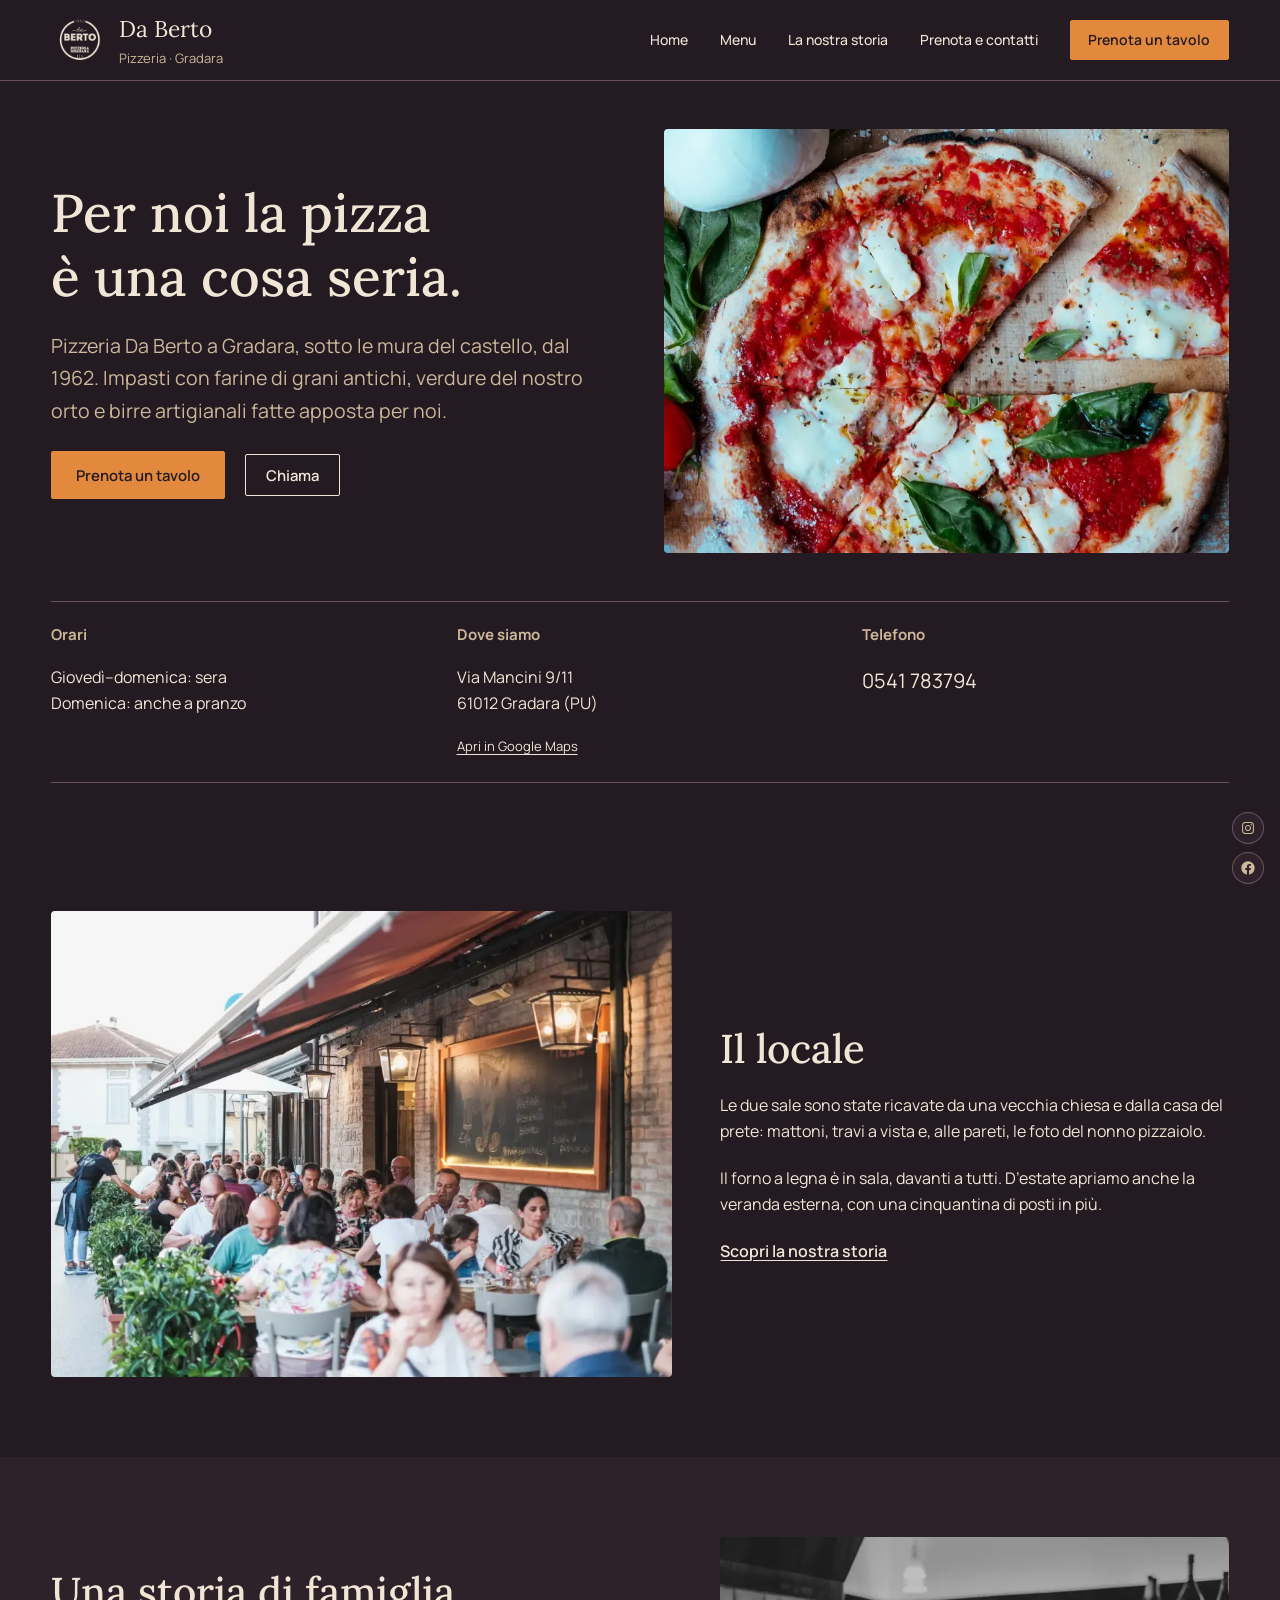
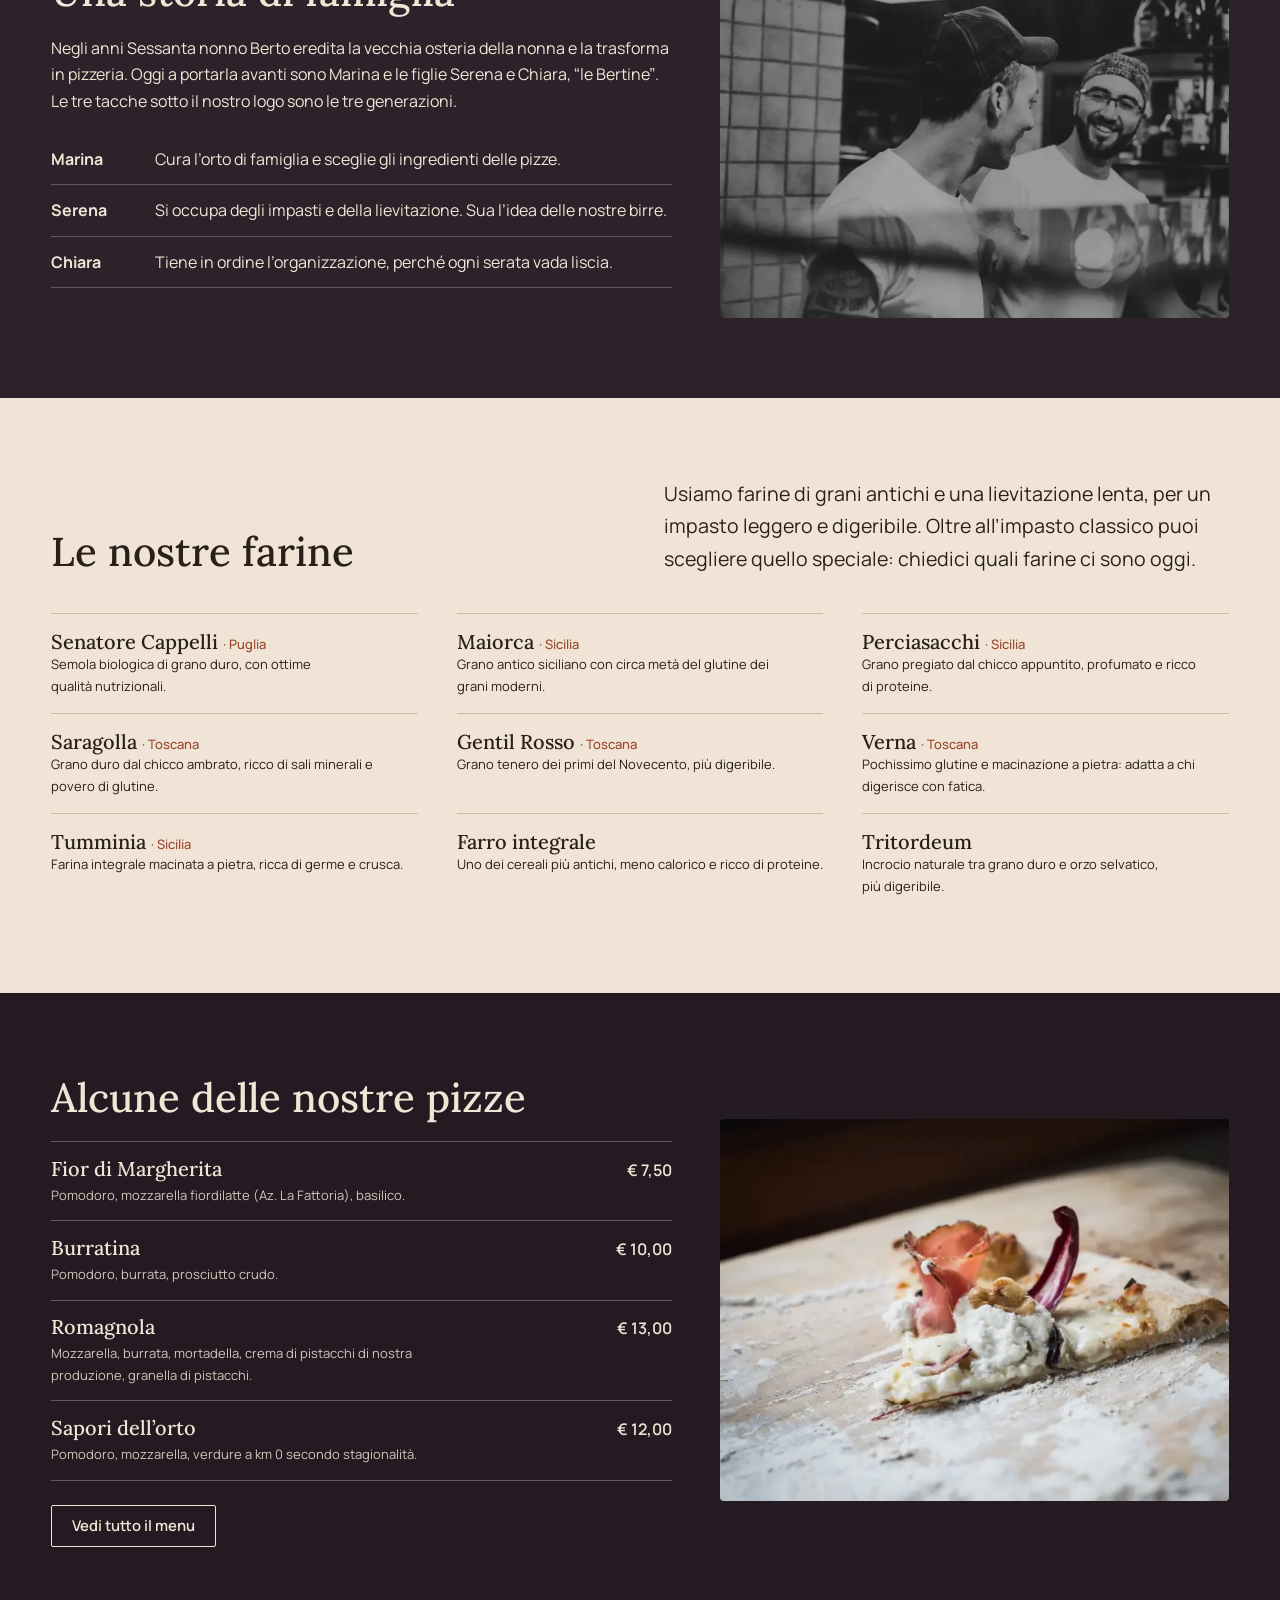
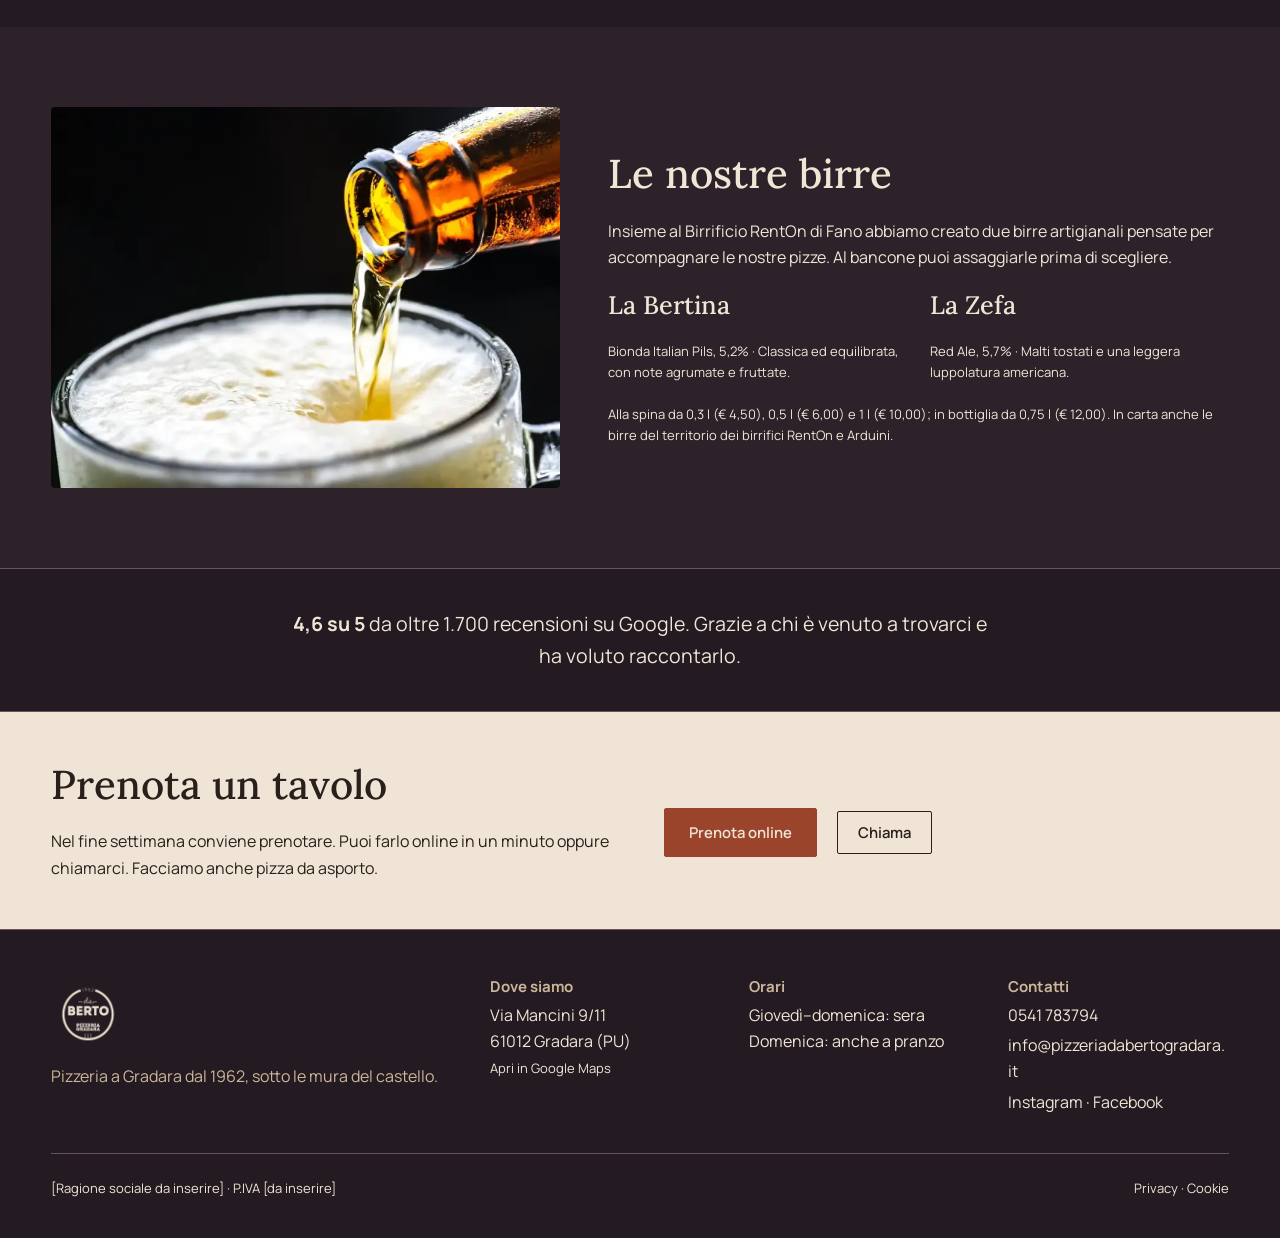
==== commit 6cfe39a6: "Aggiorna anteprima Co-Authored-By: Claude Opus 5.5 <noreply@anthropic.com>" ====
--- a/index.html
+++ b/index.html
@@ -645,7 +645,7 @@
 
 
 
-<p class="wp-block-paragraph"><a href="mailto:info@pizzeriadabertogradara.it">in&#102;&#111;&#064;p&#105;zze&#114;ia&#100;abert&#111;g&#114;&#097;&#100;a&#114;a.&#105;t</a></p>
+<p class="wp-block-paragraph"><a href="mailto:info@pizzeriadabertogradara.it">i&#110;f&#111;&#064;&#112;&#105;&#122;z&#101;&#114;ia&#100;ab&#101;&#114;t&#111;&#103;ra&#100;&#097;r&#097;.it</a></p>
 
 
 
